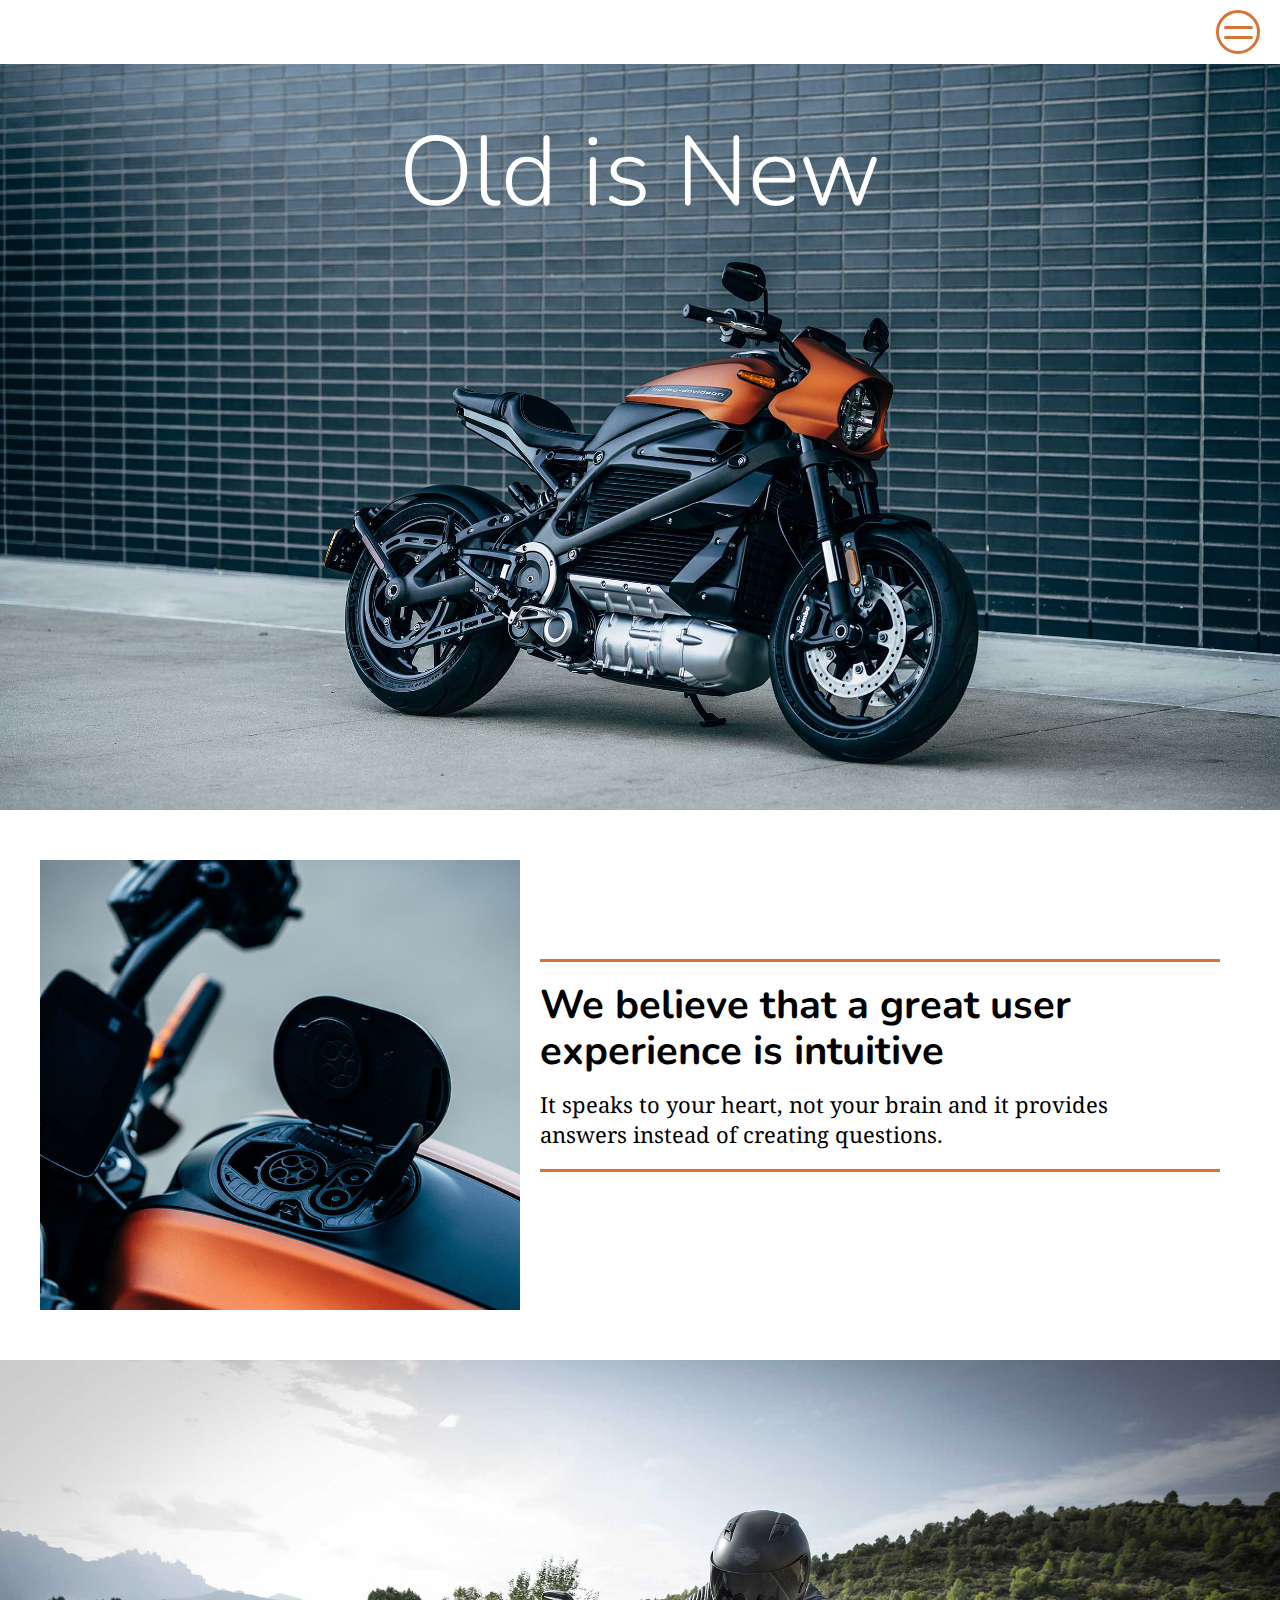
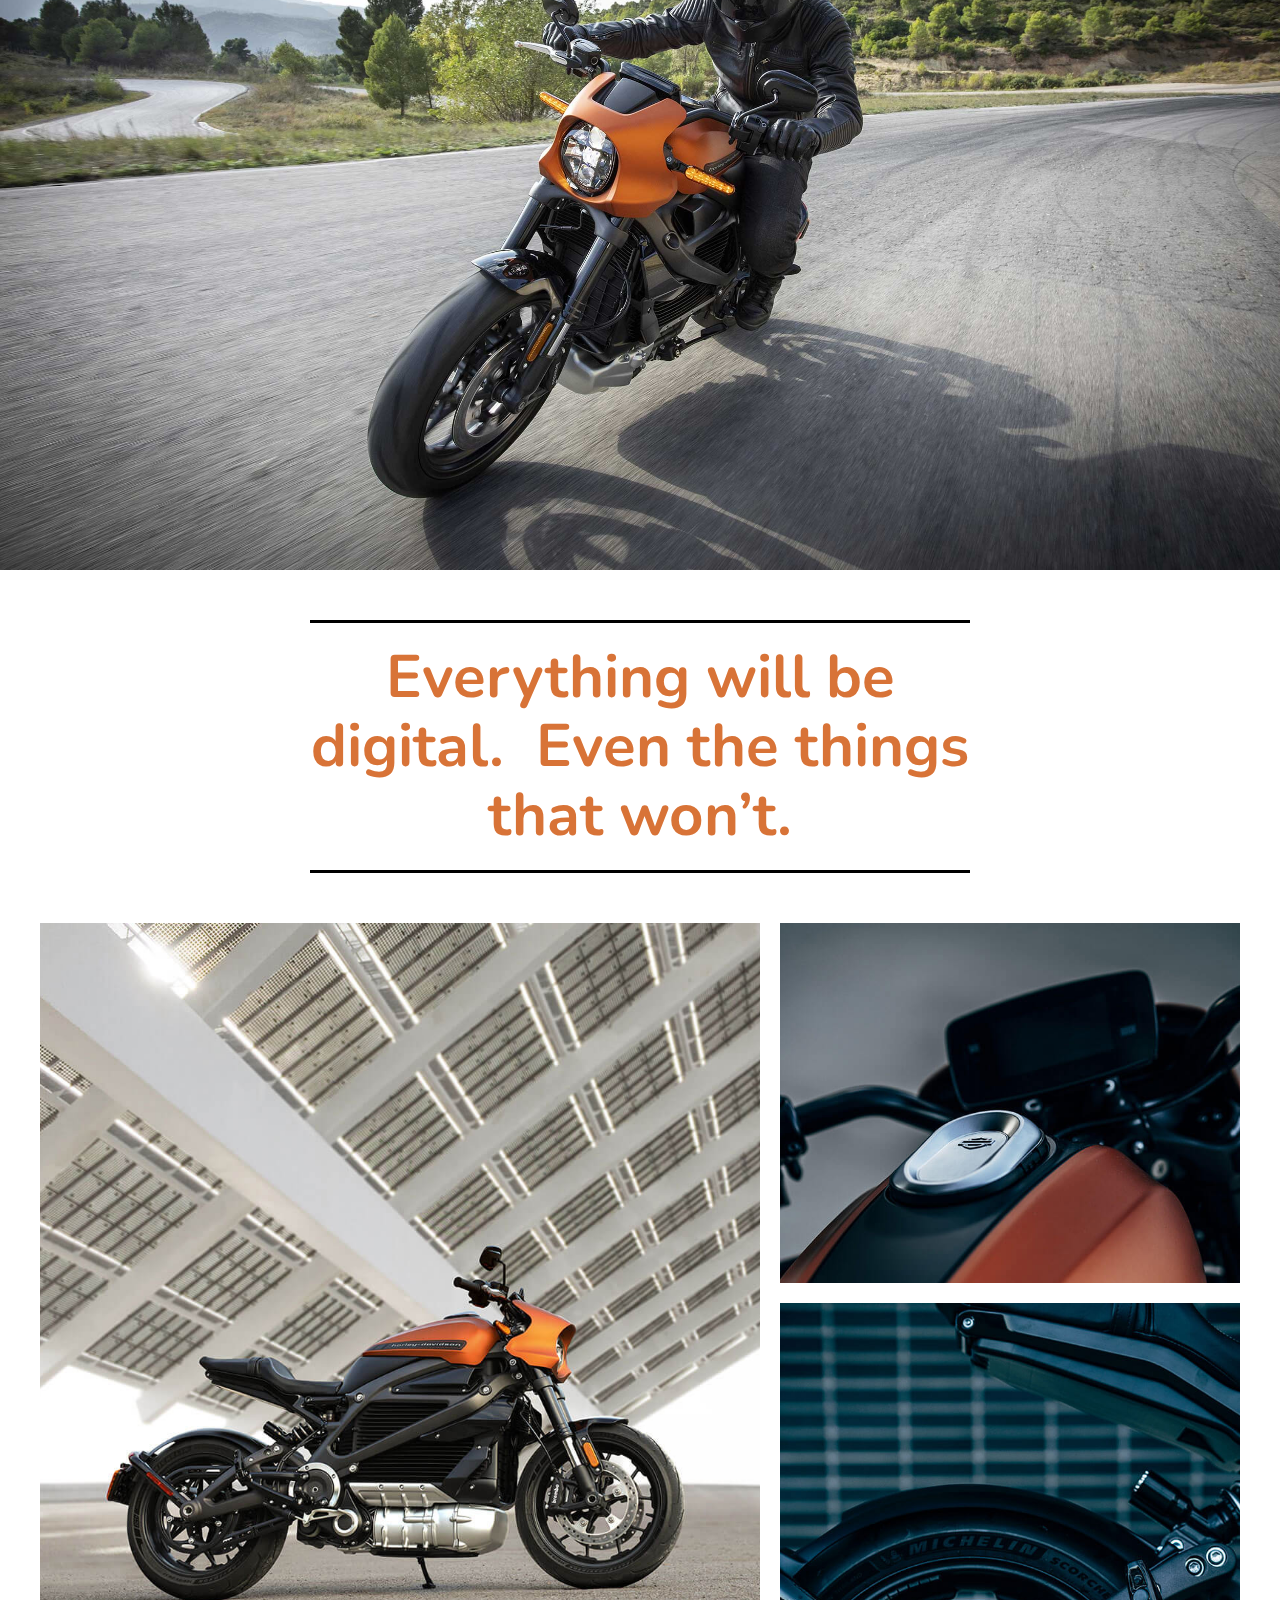
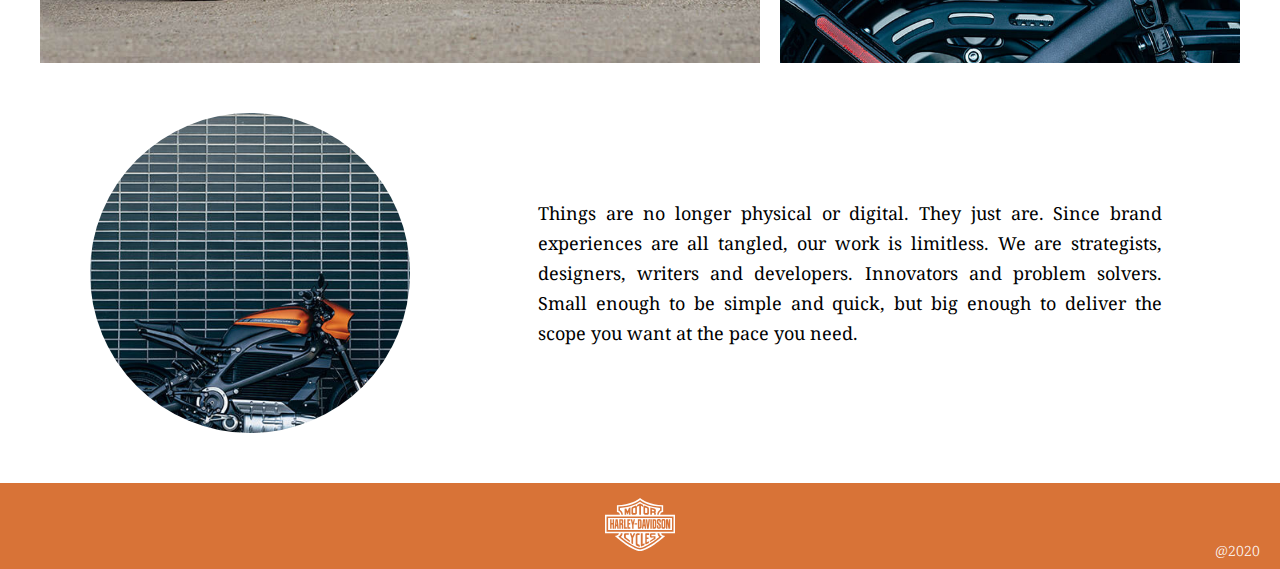
==== deploy/index.html @ 29fb103f "added header" ====
<!DOCTYPE html>
<html lang="en">

<head>
    <meta charset="UTF-8">
    <meta name="viewport" content="width=device-width, initial-scale=1.0">
    <meta http-equiv="X-UA-Compatible" content="ie=edge">
    <!-- Font Awesome -->

    <!-- Google Fonts -->
    <link href="https://fonts.googleapis.com/css?family=Noto+Serif:400,700|Nunito:300,600&display=swap" rel="stylesheet">

    <link rel="stylesheet" href="css/styles.css">
    <title>Web 3 Template</title>
</head>

<body>
    <header>
        <div>
            <svg xmlns="http://www.w3.org/2000/svg" viewBox="0 0 44 44">
                <g id="Page-1" stroke="none" stroke-width="1" fill="none" fill-rule="evenodd">
                    <g id="burger-board" transform="translate(-31 -15)" stroke="#D87337" stroke-width="3">
                        <g id="burger" transform="translate(31 15)">
                            <circle id="outline" cx="22" cy="22" r="20.5" />
                            <g id="lines" transform="translate(9 17)" stroke-linecap="round">
                                <path id="top-line" d="M.5.5h26" />
                                <path id="bottom-line" d="M.5 10.5h26" />
                            </g>
                        </g>
                    </g>
                </g>
            </svg>
        </div>
    </header>
    

    <section id="hero">
        <div>
            <h1>Old is New</h1>
        </div>
    </section>
    

    <section id="believe" class="section-content">
        <div>
            <section>
                <div>
                    <article>
                        <h1>We believe that a great user experience is intuitive</h1>
                        <p>It speaks to your heart, not your brain and it provides answers instead of creating questions.</p>
                    </article>
                </div>
            </section>
    
            <aside></aside>
        </div>
    </section>
    

    <section id="hero-2"></section>
    

    <section id="everything" class="section-content">
        <div>
            <h1>Everything will be digital.  Even the things that won’t.</h1>
        </div>
    </section>
    

    <section id="gallery">
        <ul>
            <li></li>
            <li></li>
            <li></li>
        </ul>
    </section>
    

    <section id="circle" class="section-content">
        <div>
            <aside><div></div></aside>
            <article>
                <div>
                    <p>Things are no longer physical or digital. They just are. Since brand experiences are all tangled, our work is limitless. We are strategists, designers, writers and developers. Innovators and problem solvers. Small enough to be simple and quick, but big enough to deliver the scope you want at the pace you need.</p>
                </div>
            </article>
        </div>
    </section>
    

    <footer>
        <img src="img/footer/logo.svg" alt="Harley Davidson logo">
        <h4>@2020</h4>
    </footer>
    

    <!-- jQuery -->
    <script src="https://ajax.googleapis.com/ajax/libs/jquery/3.4.1/jquery.min.js"></script>
    <!-- Greensock -->
    <script src="https://cdnjs.cloudflare.com/ajax/libs/gsap/3.0.4/gsap.min.js"></script>

    <script src="js/scripts-min.js"></script>
</body>

</html>
---- deploy/css/styles.css ----
/* =============
    Mixins
============= */
/* ---------------- Font Sizing ---------------- */
html {
  font-size: 100%; }

/* ---------------- Media Queries ---------------- */
/* =============
    Variables
============= */
/*! normalize.css v8.0.0 | MIT License | github.com/necolas/normalize.css */
/* Document
   ========================================================================== */
/**
 * 1. Correct the line height in all browsers.
 * 2. Prevent adjustments of font size after orientation changes in iOS.
 */
html {
  line-height: 1.15;
  /* 1 */
  -webkit-text-size-adjust: 100%;
  /* 2 */ }

/* Sections
   ========================================================================== */
/**
 * Remove the margin in all browsers.
 */
body {
  margin: 0; }

/**
 * Correct the font size and margin on `h1` elements within `section` and
 * `article` contexts in Chrome, Firefox, and Safari.
 */
h1 {
  font-size: 2em;
  margin: 0.67em 0; }

/* Grouping content
   ========================================================================== */
/**
 * 1. Add the correct box sizing in Firefox.
 * 2. Show the overflow in Edge and IE.
 */
hr {
  box-sizing: content-box;
  /* 1 */
  height: 0;
  /* 1 */
  overflow: visible;
  /* 2 */ }

/**
 * 1. Correct the inheritance and scaling of font size in all browsers.
 * 2. Correct the odd `em` font sizing in all browsers.
 */
pre {
  font-family: monospace, monospace;
  /* 1 */
  font-size: 1em;
  /* 2 */ }

/* Text-level semantics
   ========================================================================== */
/**
 * Remove the gray background on active links in IE 10.
 */
a {
  background-color: transparent; }

/**
 * 1. Remove the bottom border in Chrome 57-
 * 2. Add the correct text decoration in Chrome, Edge, IE, Opera, and Safari.
 */
abbr[title] {
  border-bottom: none;
  /* 1 */
  text-decoration: underline;
  /* 2 */
  text-decoration: underline dotted;
  /* 2 */ }

/**
 * Add the correct font weight in Chrome, Edge, and Safari.
 */
b,
strong {
  font-weight: bolder; }

/**
 * 1. Correct the inheritance and scaling of font size in all browsers.
 * 2. Correct the odd `em` font sizing in all browsers.
 */
code,
kbd,
samp {
  font-family: monospace, monospace;
  /* 1 */
  font-size: 1em;
  /* 2 */ }

/**
 * Add the correct font size in all browsers.
 */
small {
  font-size: 80%; }

/**
 * Prevent `sub` and `sup` elements from affecting the line height in
 * all browsers.
 */
sub,
sup {
  font-size: 75%;
  line-height: 0;
  position: relative;
  vertical-align: baseline; }

sub {
  bottom: -0.25em; }

sup {
  top: -0.5em; }

/* Embedded content
   ========================================================================== */
/**
 * Remove the border on images inside links in IE 10.
 */
img {
  border-style: none; }

/* Forms
   ========================================================================== */
/**
 * 1. Change the font styles in all browsers.
 * 2. Remove the margin in Firefox and Safari.
 */
button,
input,
optgroup,
select,
textarea {
  font-family: inherit;
  /* 1 */
  font-size: 100%;
  /* 1 */
  line-height: 1.15;
  /* 1 */
  margin: 0;
  /* 2 */ }

/**
 * Show the overflow in IE.
 * 1. Show the overflow in Edge.
 */
button,
input {
  /* 1 */
  overflow: visible; }

/**
 * Remove the inheritance of text transform in Edge, Firefox, and IE.
 * 1. Remove the inheritance of text transform in Firefox.
 */
button,
select {
  /* 1 */
  text-transform: none; }

/**
 * Correct the inability to style clickable types in iOS and Safari.
 */
button,
[type="button"],
[type="reset"],
[type="submit"] {
  -webkit-appearance: button; }

/**
 * Remove the inner border and padding in Firefox.
 */
button::-moz-focus-inner,
[type="button"]::-moz-focus-inner,
[type="reset"]::-moz-focus-inner,
[type="submit"]::-moz-focus-inner {
  border-style: none;
  padding: 0; }

/**
 * Restore the focus styles unset by the previous rule.
 */
button:-moz-focusring,
[type="button"]:-moz-focusring,
[type="reset"]:-moz-focusring,
[type="submit"]:-moz-focusring {
  outline: 1px dotted ButtonText; }

/**
 * Correct the padding in Firefox.
 */
fieldset {
  padding: 0.35em 0.75em 0.625em; }

/**
 * 1. Correct the text wrapping in Edge and IE.
 * 2. Correct the color inheritance from `fieldset` elements in IE.
 * 3. Remove the padding so developers are not caught out when they zero out
 *    `fieldset` elements in all browsers.
 */
legend {
  box-sizing: border-box;
  /* 1 */
  color: inherit;
  /* 2 */
  display: table;
  /* 1 */
  max-width: 100%;
  /* 1 */
  padding: 0;
  /* 3 */
  white-space: normal;
  /* 1 */ }

/**
 * Add the correct vertical alignment in Chrome, Firefox, and Opera.
 */
progress {
  vertical-align: baseline; }

/**
 * Remove the default vertical scrollbar in IE 10+.
 */
textarea {
  overflow: auto; }

/**
 * 1. Add the correct box sizing in IE 10.
 * 2. Remove the padding in IE 10.
 */
[type="checkbox"],
[type="radio"] {
  box-sizing: border-box;
  /* 1 */
  padding: 0;
  /* 2 */ }

/**
 * Correct the cursor style of increment and decrement buttons in Chrome.
 */
[type="number"]::-webkit-inner-spin-button,
[type="number"]::-webkit-outer-spin-button {
  height: auto; }

/**
 * 1. Correct the odd appearance in Chrome and Safari.
 * 2. Correct the outline style in Safari.
 */
[type="search"] {
  -webkit-appearance: textfield;
  /* 1 */
  outline-offset: -2px;
  /* 2 */ }

/**
 * Remove the inner padding in Chrome and Safari on macOS.
 */
[type="search"]::-webkit-search-decoration {
  -webkit-appearance: none; }

/**
 * 1. Correct the inability to style clickable types in iOS and Safari.
 * 2. Change font properties to `inherit` in Safari.
 */
::-webkit-file-upload-button {
  -webkit-appearance: button;
  /* 1 */
  font: inherit;
  /* 2 */ }

/* Interactive
   ========================================================================== */
/*
 * Add the correct display in Edge, IE 10+, and Firefox.
 */
details {
  display: block; }

/*
 * Add the correct display in all browsers.
 */
summary {
  display: list-item; }

/* Misc
   ========================================================================== */
/**
 * Add the correct display in IE 10+.
 */
template {
  display: none; }

/**
 * Add the correct display in IE 10.
 */
[hidden] {
  display: none; }

/* =============
    Base
============= */
figure {
  margin: 0;
  padding: 0; }

ul {
  margin: 0;
  padding: 0; }
  ul li {
    list-style: none; }

.section-content {
  padding: 40px 0; }
  @media (min-width: 768px) {
    .section-content {
      padding: 50px 0; } }

/* =============
    Typography
============= */
body {
  font-family: 'Noto Serif', serif; }

h1 {
  font-family: 'Nunito', sans-serif; }

h1, h2, h3, h4, h5, p {
  padding: 0;
  margin: 0; }

p {
  line-height: 1.5625rem; }
  @media (min-width: 992px) {
    p {
      line-height: 1.875rem; } }

/* =============
    Buttons
============= */
/* =============
    Forms
============= */
[type='text'], [type='password'], [type='date'], [type='datetime'], [type='datetime-local'], [type='month'], [type='week'], [type='email'], [type='number'], [type='search'], [type='tel'], [type='time'], [type='url'], [type='color'], textarea {
  box-shadow: none; }

[type='text']:focus, [type='password']:focus, [type='date']:focus, [type='datetime']:focus, [type='datetime-local']:focus, [type='month']:focus, [type='week']:focus, [type='email']:focus, [type='number']:focus, [type='search']:focus, [type='tel']:focus, [type='time']:focus, [type='url']:focus, [type='color']:focus, textarea:focus {
  box-shadow: none; }

input[type=text],
input[type=email],
input[type=password],
textarea {
  -webkit-appearance: none; }

/* =============
    Navigation
============= */
/* =============
    Header
============= */
header {
  position: fixed;
  width: 100%;
  background-color: #fff;
  display: grid;
  grid-template-columns: 20px auto 20px;
  grid-template-areas: ". header .";
  padding: 10px 0; }
  header > div {
    grid-area: header;
    display: flex;
    justify-content: flex-end; }
    header > div svg {
      height: 44px;
      cursor: pointer; }

/* =============
    Footer
============= */
footer {
  background-color: #D87337;
  padding: 15px;
  position: relative; }
  @media (min-width: 768px) {
    footer {
      text-align: center; } }
  footer h4 {
    bottom: 10px;
    color: #fff;
    font-size: 0.875rem;
    font-weight: 300;
    position: absolute;
    right: 20px; }

/* =============
    Heroes
============= */
#hero {
  background-image: url("../img/heroes/hero.jpg");
  background-size: cover;
  background-position: center;
  height: 70vh;
  display: flex;
  justify-content: center; }
  @media (min-width: 768px) {
    #hero {
      height: 80vh; } }
  @media (min-width: 992px) {
    #hero {
      height: 90vh; } }
  #hero div h1 {
    margin-top: 10vh;
    font-weight: 300;
    font-size: 2.75rem;
    color: #fff; }
    @media (min-width: 768px) {
      #hero div h1 {
        margin-top: 11vh;
        font-size: 3.5rem; } }
    @media (min-width: 992px) {
      #hero div h1 {
        font-size: 4.25rem; } }
    @media (min-width: 1200px) {
      #hero div h1 {
        margin-top: 13vh;
        font-size: 6.125rem; } }

#hero-2 {
  background-image: url("../img/heroes/hero-2.jpg");
  background-size: cover;
  background-position: center;
  height: 70vh; }
  @media (min-width: 768px) {
    #hero-2 {
      height: 80vh; } }
  @media (min-width: 992px) {
    #hero-2 {
      height: 90vh; } }

/* =============
    Believe
============= */
@media (min-width: 1200px) {
  #believe {
    display: grid;
    grid-template-areas: ". section-grid .";
    grid-template-columns: auto 1200px auto; } }

@media (min-width: 768px) {
  #believe > div {
    display: grid;
    grid-template-areas: "believe-img believe-text";
    grid-template-columns: 40% auto; } }

@media (min-width: 1200px) {
  #believe > div {
    grid-area: section-grid; } }

#believe > div section {
  display: grid;
  grid-template-areas: ". believe .";
  grid-template-columns: 20px auto 20px;
  margin-bottom: 40px; }
  @media (min-width: 768px) {
    #believe > div section {
      grid-area: believe-text; } }
  #believe > div section div {
    align-items: center;
    display: flex;
    grid-area: believe;
    text-align: center; }
    @media (min-width: 768px) {
      #believe > div section div {
        text-align: left; } }
    #believe > div section div article {
      border-bottom: 3px solid #D87337;
      border-top: 3px solid #D87337;
      padding: 20px 0; }
      #believe > div section div article h1 {
        font-size: 1.75rem;
        margin-bottom: 15px; }
        @media (min-width: 768px) {
          #believe > div section div article h1 {
            font-size: 1.875rem; } }
        @media (min-width: 992px) {
          #believe > div section div article h1 {
            font-size: 2.25rem; } }
        @media (min-width: 1200px) {
          #believe > div section div article h1 {
            font-size: 2.5rem; } }
      #believe > div section div article p {
        font-size: 1rem; }
        @media (min-width: 992px) {
          #believe > div section div article p {
            font-size: 1.25rem; } }
        @media (min-width: 1200px) {
          #believe > div section div article p {
            font-size: 1.375rem;
            padding-right: 50px; } }

#believe > div aside {
  background-image: url("../img/believe/believe.jpg");
  background-size: cover;
  height: 80vh; }
  @media (min-width: 768px) {
    #believe > div aside {
      grid-area: believe-img;
      height: 50vh; } }

/* =============
    Everything
============= */
#everything {
  display: grid;
  grid-template-areas: ". everything .";
  grid-template-columns: 20px auto 20px; }
  @media (min-width: 768px) {
    #everything {
      grid-template-columns: auto 65% auto; } }
  @media (min-width: 992px) {
    #everything {
      grid-template-columns: auto 50% auto; } }
  @media (min-width: 1200px) {
    #everything {
      grid-template-columns: auto 1200px auto; } }
  #everything > div {
    border-bottom: 3px solid #000;
    border-top: 3px solid #000;
    grid-area: everything;
    padding: 20px 0;
    text-align: center; }
    @media (min-width: 1200px) {
      #everything > div {
        margin: 0 auto;
        width: 55%; } }
    #everything > div h1 {
      color: #D87337;
      font-size: 1.6875rem; }
      @media (min-width: 768px) {
        #everything > div h1 {
          font-size: 2.5rem; } }
      @media (min-width: 1200px) {
        #everything > div h1 {
          font-size: 3.75rem; } }

/* =============
    Gallery
============= */
@media (min-width: 1200px) {
  #gallery {
    display: grid;
    grid-template-columns: auto 1200px auto;
    grid-template-areas: ". gallery ."; } }

#gallery ul {
  display: grid;
  grid-template-columns: repeat(1, 1fr);
  grid-template-rows: repeat(3, 50vh);
  grid-gap: 20px; }
  @media (min-width: 768px) {
    #gallery ul {
      grid-template-columns: repeat(2, 1fr);
      grid-template-rows: repeat(2, 50vh);
      grid-template-areas: "gallery-1 gallery-1" "gallery-2 gallery-3"; } }
  @media (min-width: 1200px) {
    #gallery ul {
      grid-area: gallery;
      grid-template-columns: 60% auto;
      grid-template-rows: repeat(2, 40vh);
      grid-template-areas: "gallery-1 gallery-2" "gallery-1 gallery-3"; } }
  #gallery ul li {
    background-size: cover; }
    @media (min-width: 768px) {
      #gallery ul li {
        margin: 0; } }
  #gallery ul li:nth-child(1) {
    background-image: url("../img/gallery/gallery-1.jpg");
    background-position: center; }
    @media (min-width: 768px) {
      #gallery ul li:nth-child(1) {
        grid-area: gallery-1; } }
  #gallery ul li:nth-child(2) {
    background-image: url("../img/gallery/gallery-2.jpg"); }
    @media (min-width: 768px) {
      #gallery ul li:nth-child(2) {
        grid-area: gallery-2; } }
  #gallery ul li:nth-child(3) {
    background-image: url("../img/gallery/gallery-3.jpg"); }
    @media (min-width: 768px) {
      #gallery ul li:nth-child(3) {
        grid-area: gallery-3; } }

/* =============
    Circle
============= */
#circle {
  display: grid;
  grid-template-columns: 20px auto 20px;
  grid-template-areas: ". circle ."; }
  @media (min-width: 1200px) {
    #circle {
      grid-template-columns: auto 1200px auto; } }
  #circle > div {
    grid-area: circle; }
    @media (min-width: 992px) {
      #circle > div {
        display: grid;
        grid-template-columns: 35% auto; } }
    #circle > div aside div {
      height: 300px;
      width: 300px;
      border-radius: 100%;
      margin: 0 auto 40px;
      background-image: url("../img/circle/circle.jpg");
      background-size: cover;
      background-position: center bottom; }
      @media (min-width: 768px) {
        #circle > div aside div {
          height: 320px;
          width: 320px; } }
      @media (min-width: 992px) {
        #circle > div aside div {
          margin: 0 auto 0px; } }
    @media (min-width: 768px) {
      #circle > div article {
        display: grid;
        grid-template-columns: auto 80% auto;
        grid-template-areas: ". circle-info .";
        margin-top: 0px; } }
    @media (min-width: 768px) {
      #circle > div article div {
        grid-area: circle-info;
        display: flex;
        align-items: center; } }
    #circle > div article p {
      font-size: 1.125rem;
      text-align: justify; }
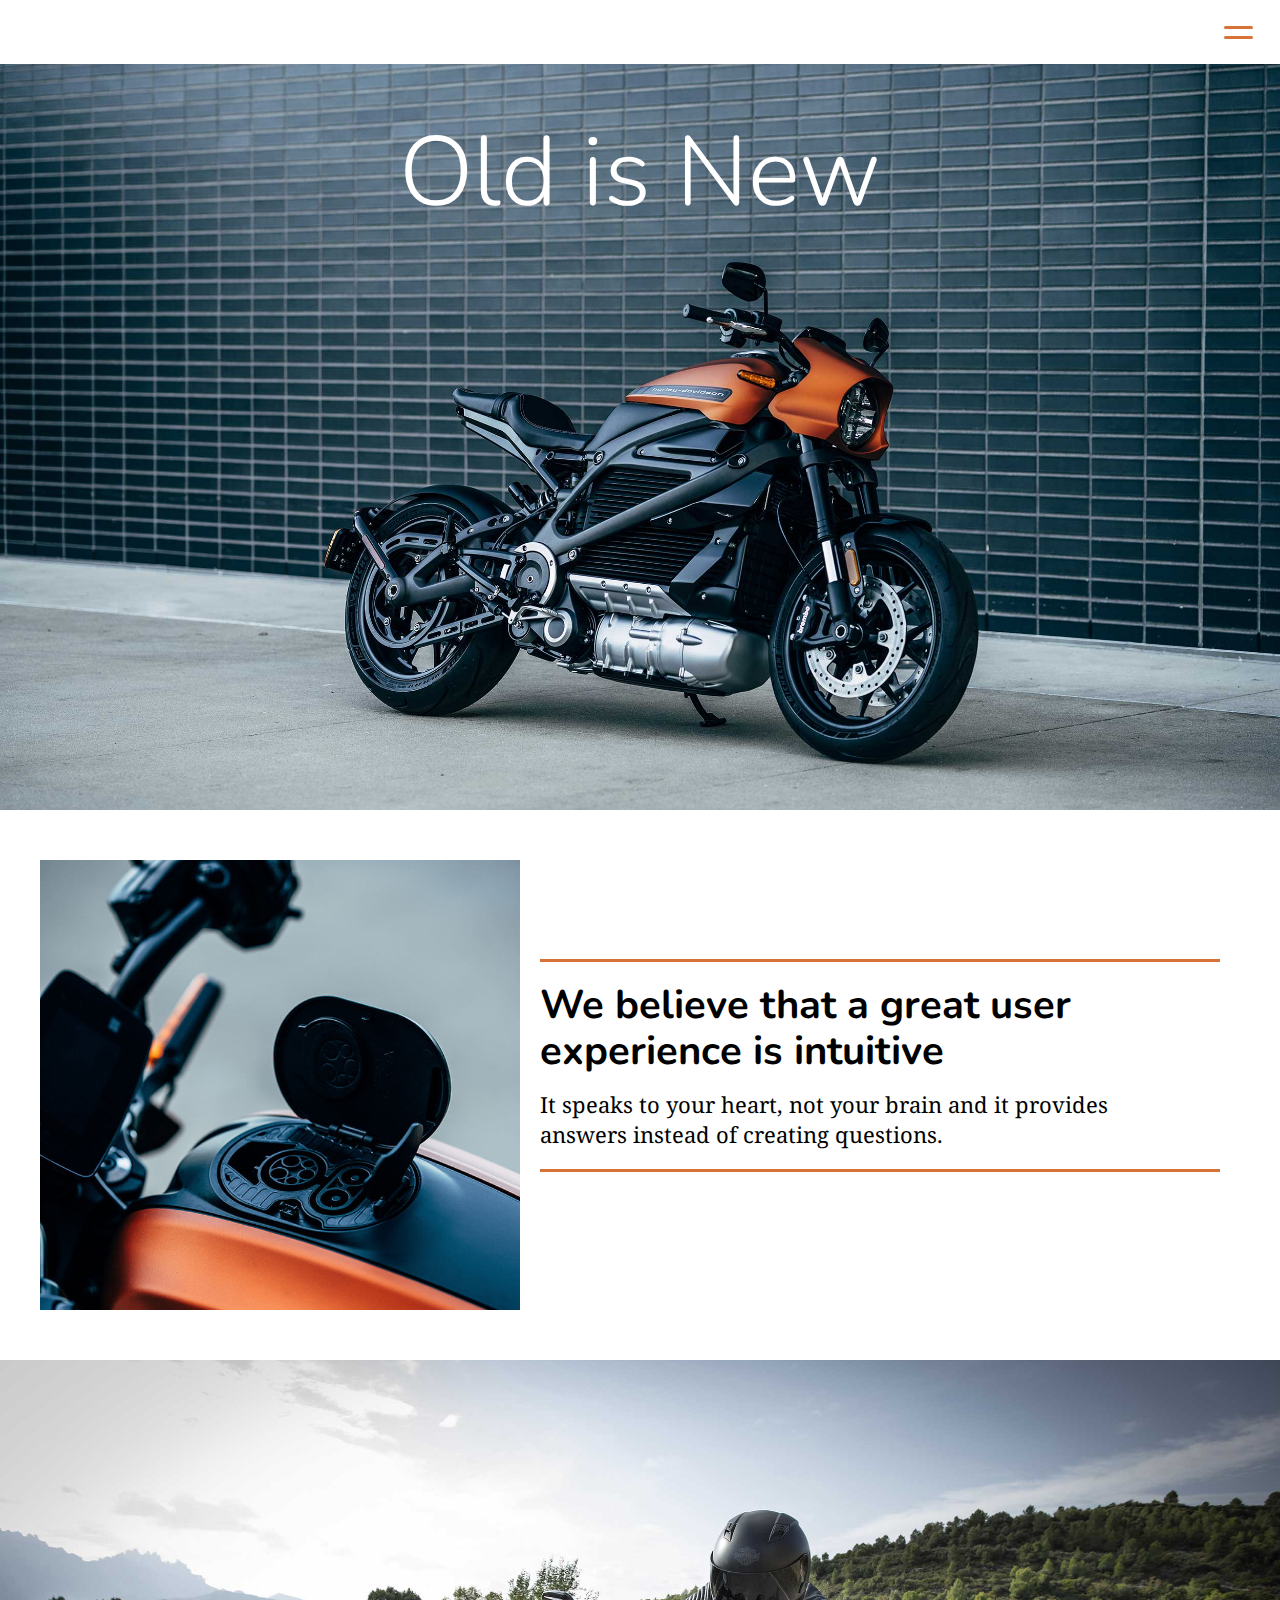
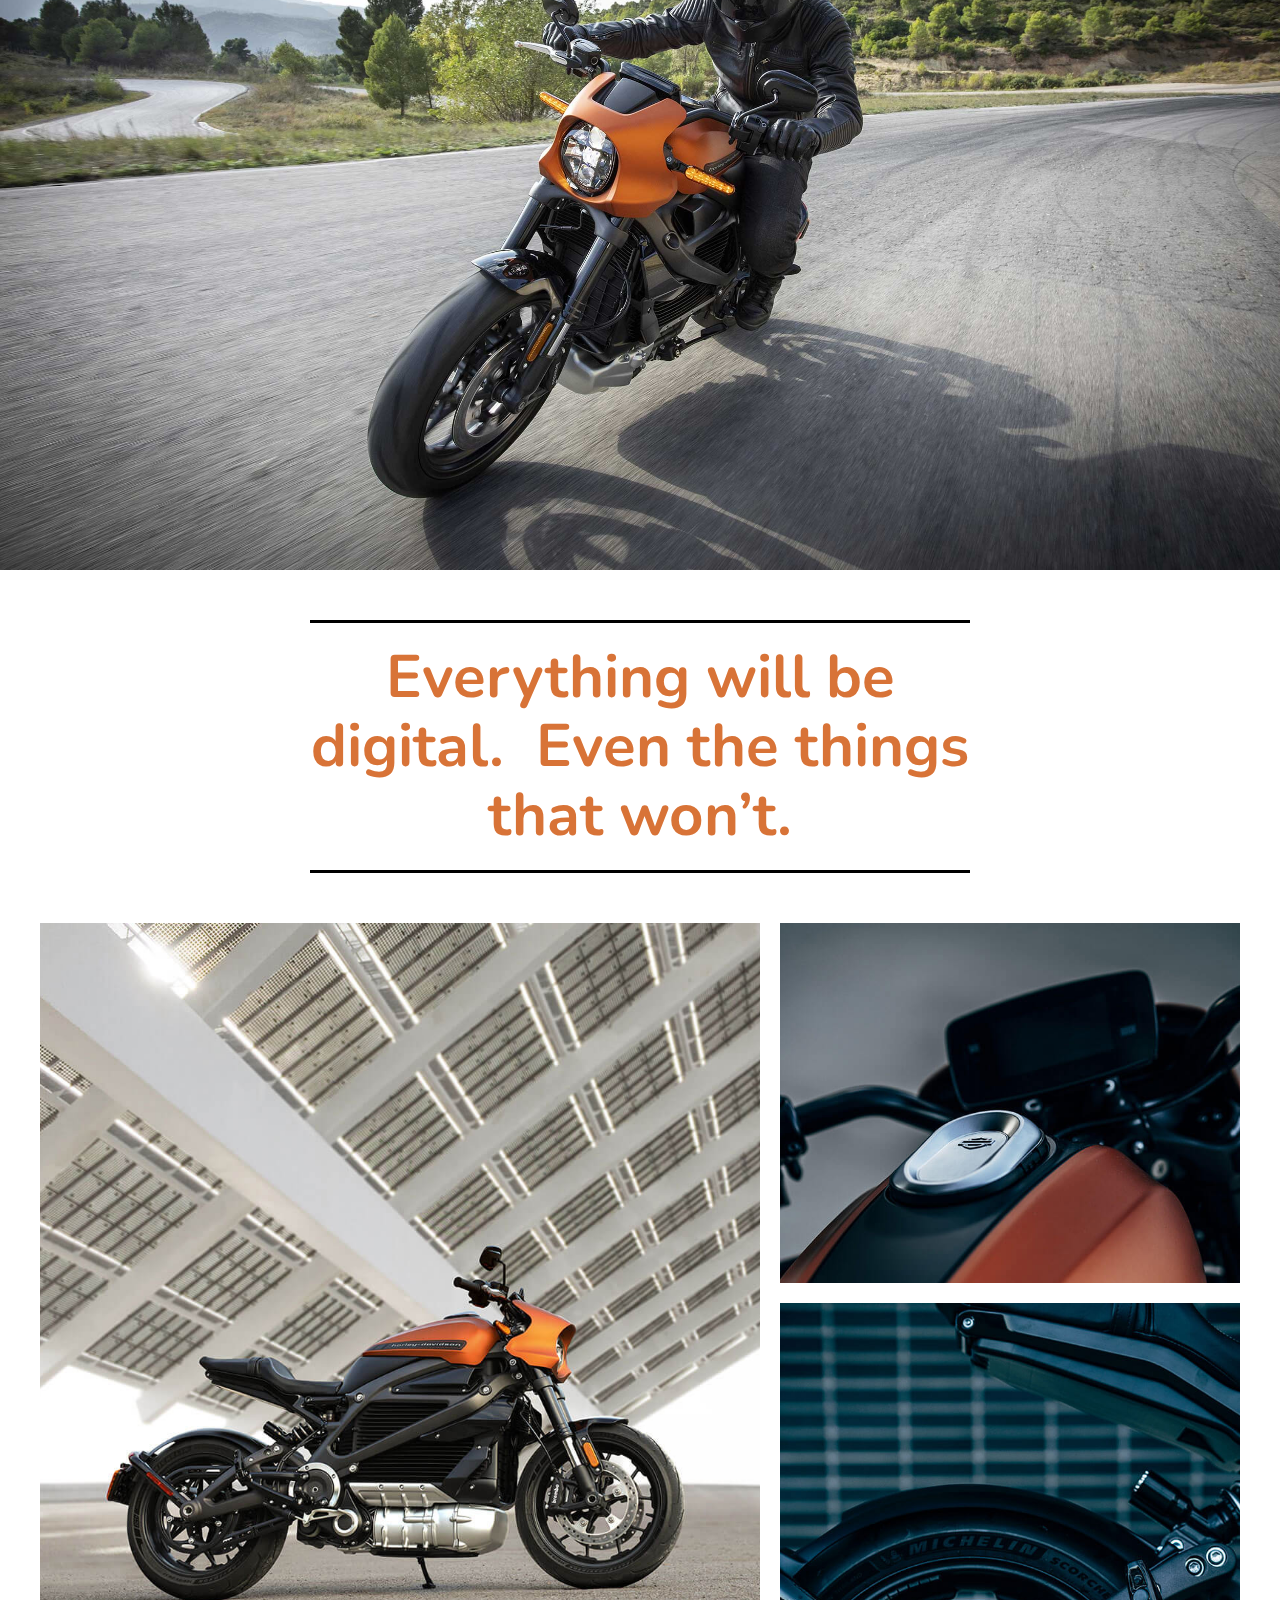
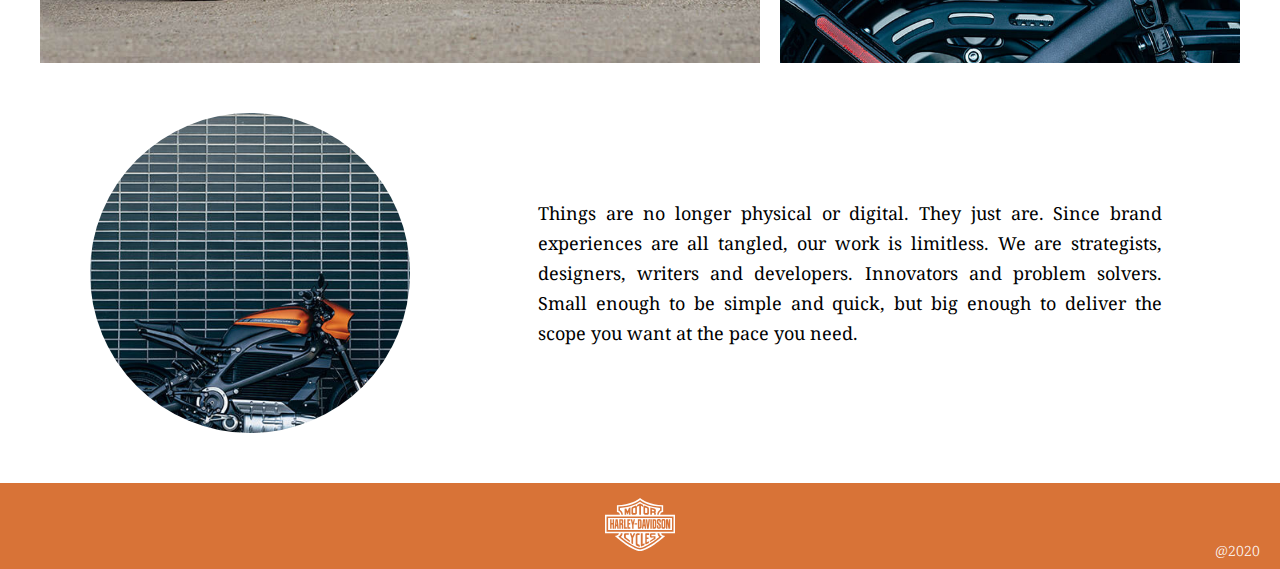
==== commit 845f205c: "mouse enter funciton added" ====
--- a/deploy/index.html
+++ b/deploy/index.html
@@ -23,8 +23,8 @@
                         <g id="burger" transform="translate(31 15)">
                             <circle id="outline" cx="22" cy="22" r="20.5" />
                             <g id="lines" transform="translate(9 17)" stroke-linecap="round">
-                                <path id="top-line" d="M.5.5h26" />
-                                <path id="bottom-line" d="M.5 10.5h26" />
+                                <path id="top-line" class="burger-lines" d="M.5.5h26" />
+                                <path id="bottom-line" d="M.5 10.5h26" class="burger-lines" />
                             </g>
                         </g>
                     </g>
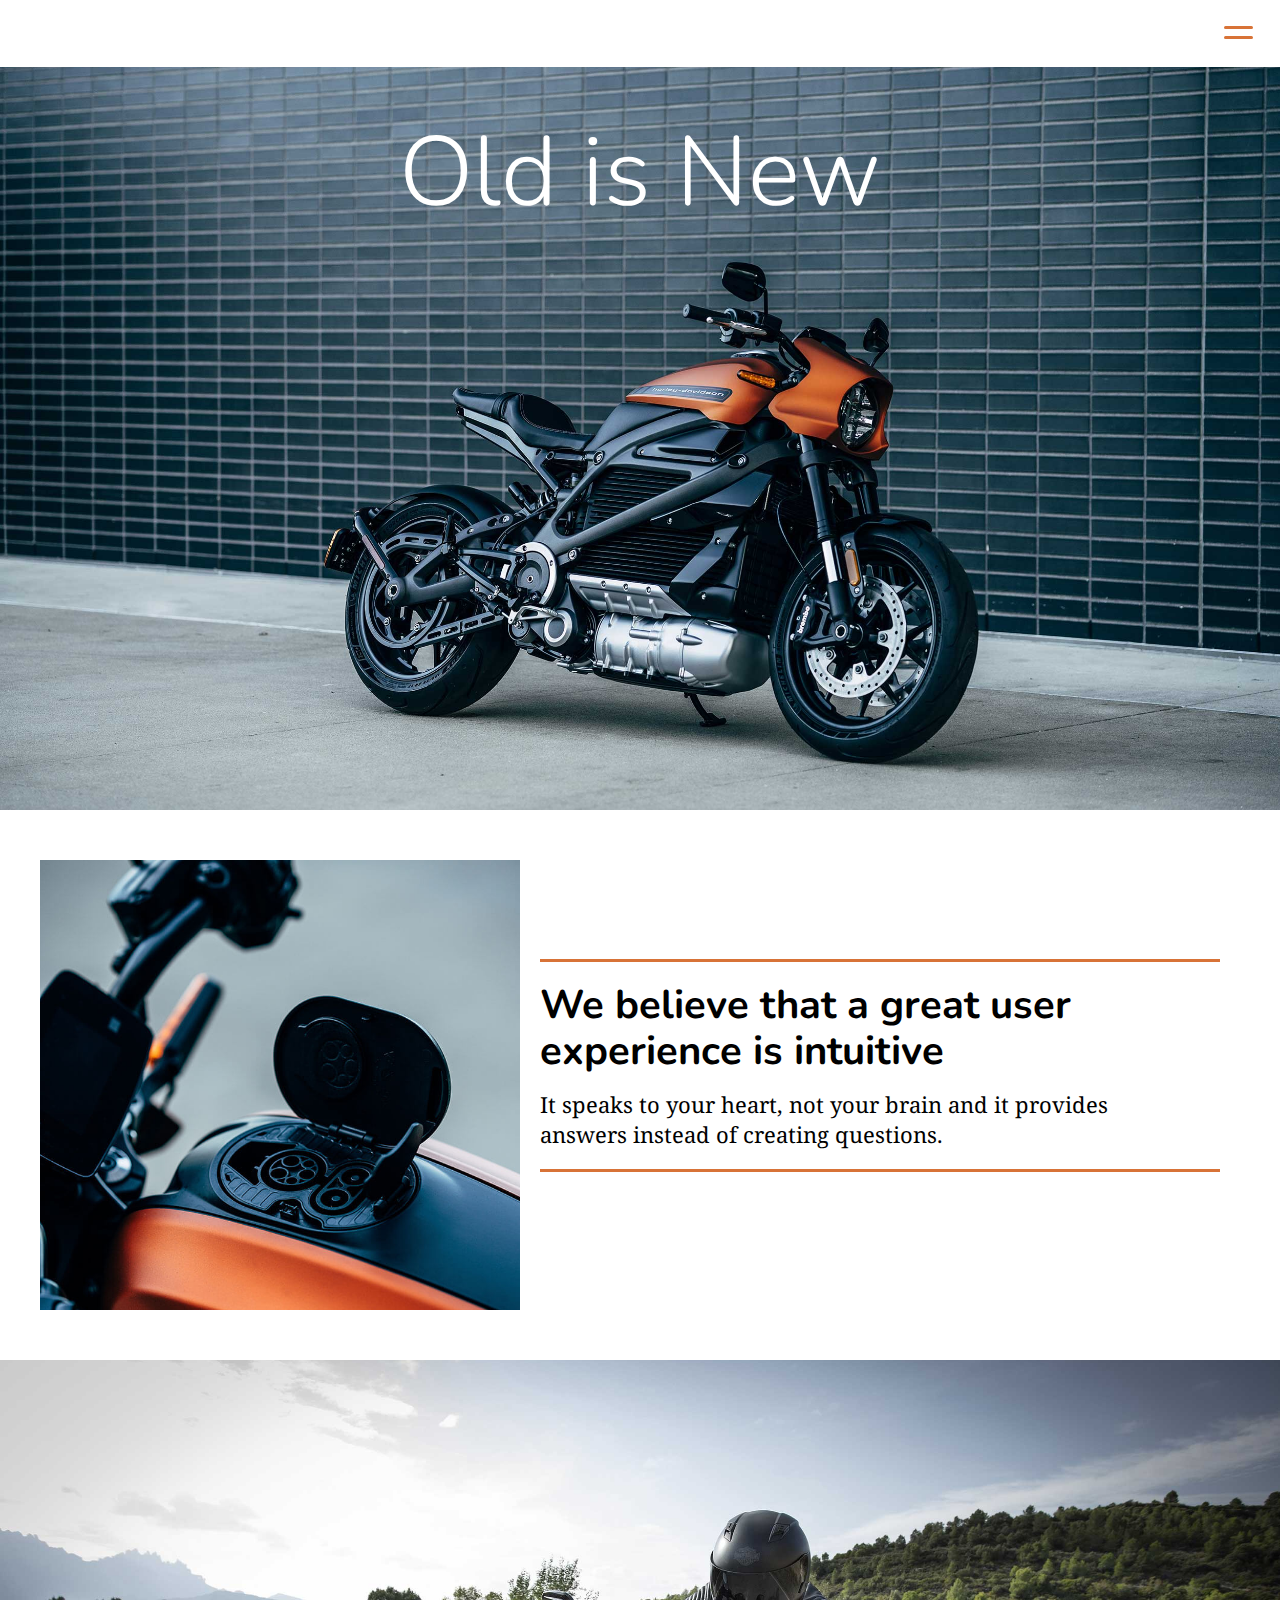
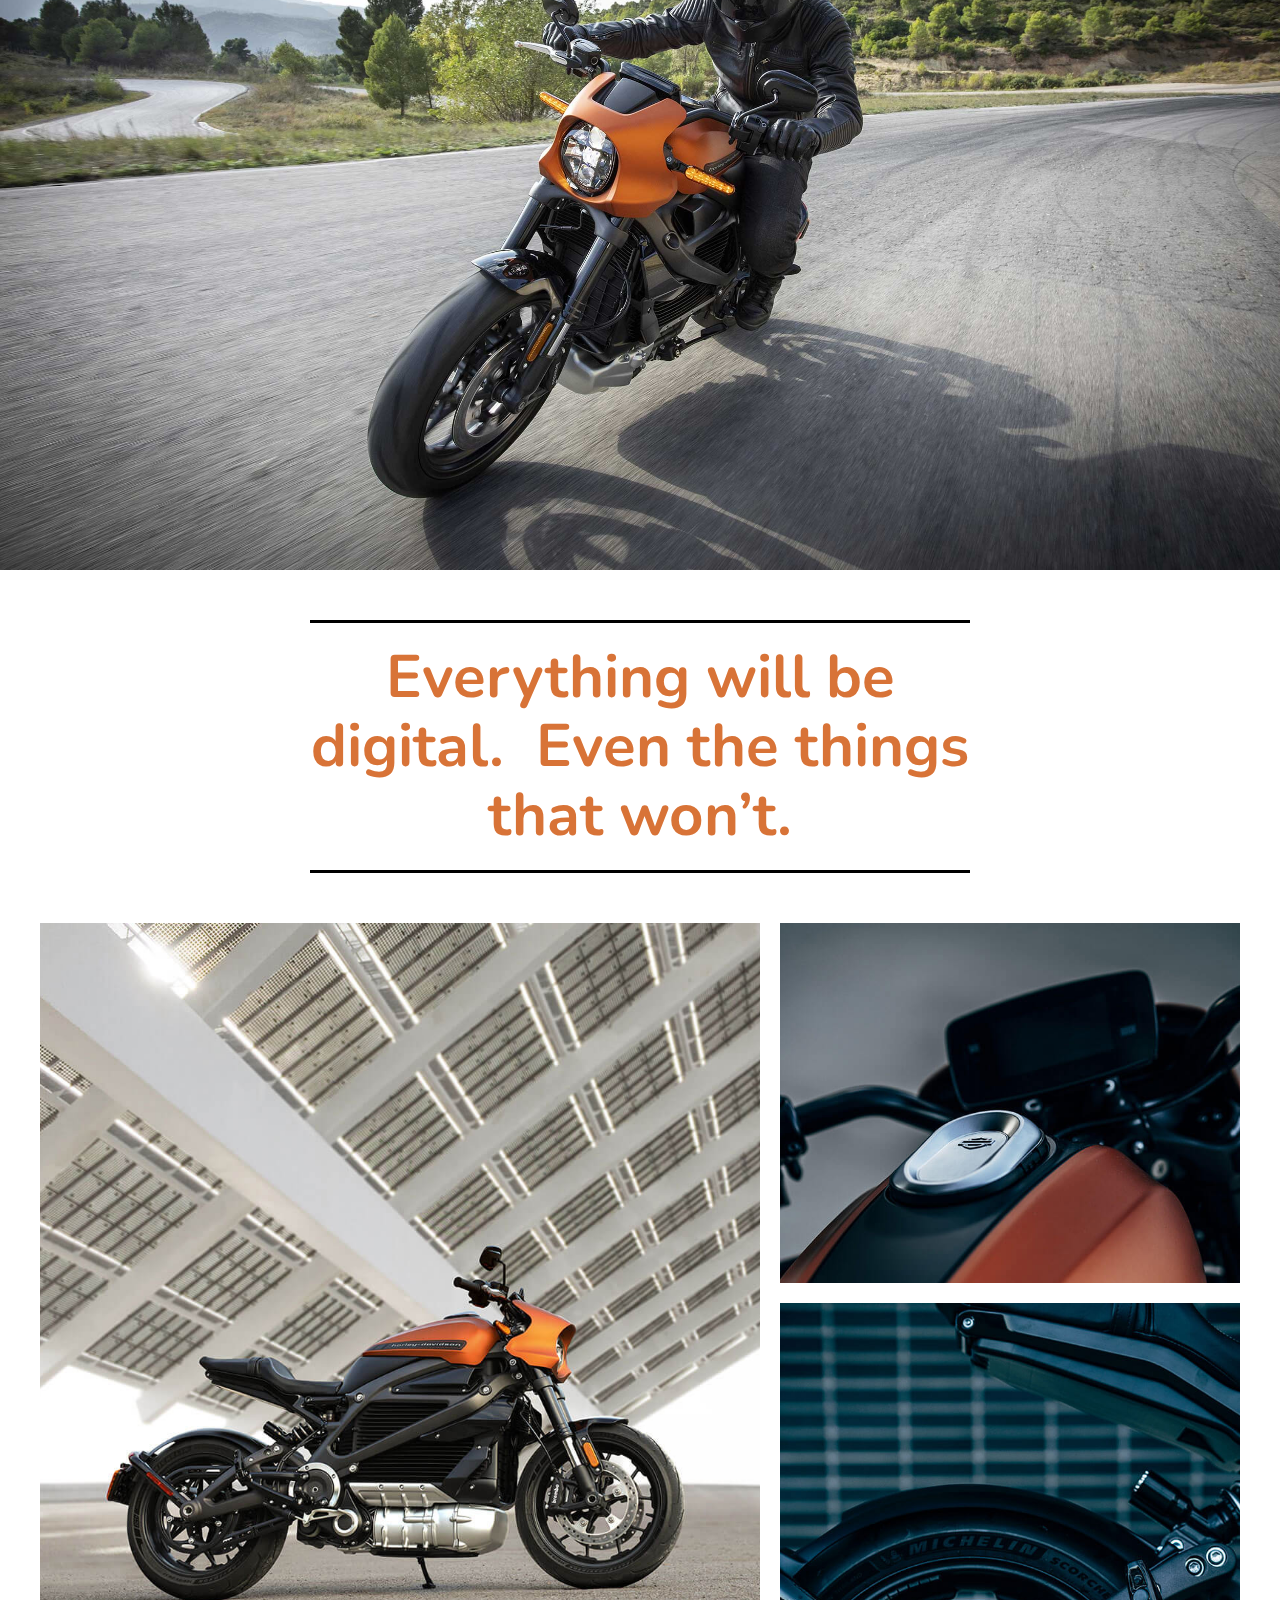
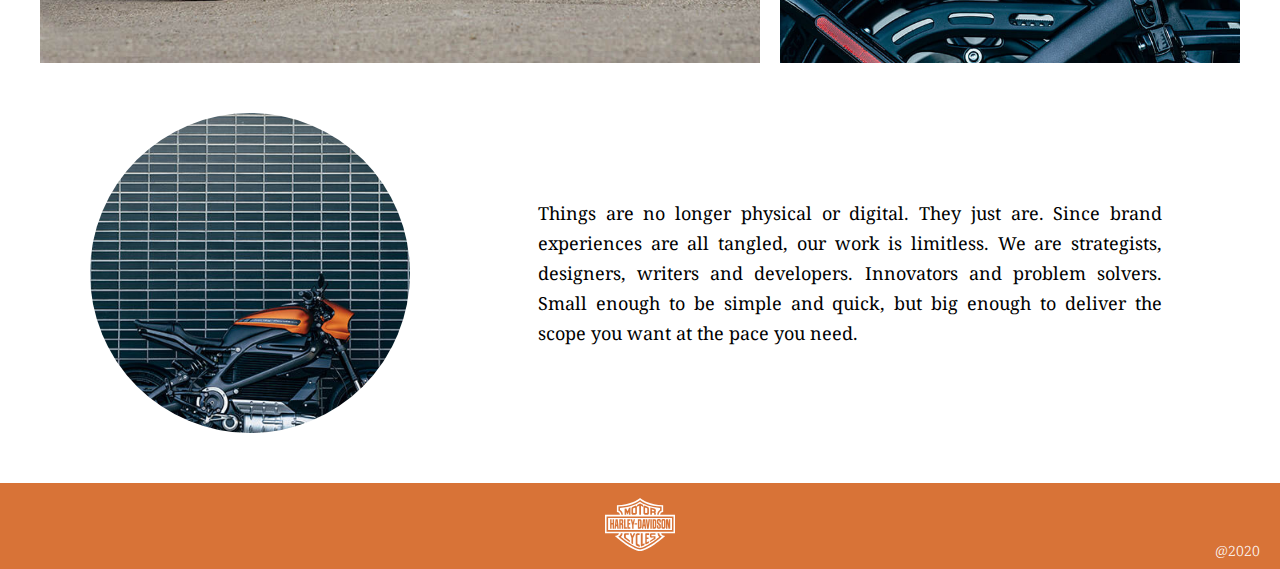
==== commit 2a073547: "added burger container" ====
--- a/deploy/index.html
+++ b/deploy/index.html
@@ -17,19 +17,21 @@
 <body>
     <header>
         <div>
-            <svg xmlns="http://www.w3.org/2000/svg" viewBox="0 0 44 44">
-                <g id="Page-1" stroke="none" stroke-width="1" fill="none" fill-rule="evenodd">
-                    <g id="burger-board" transform="translate(-31 -15)" stroke="#D87337" stroke-width="3">
-                        <g id="burger" transform="translate(31 15)">
-                            <circle id="outline" cx="22" cy="22" r="20.5" />
-                            <g id="lines" transform="translate(9 17)" stroke-linecap="round">
-                                <path id="top-line" class="burger-lines" d="M.5.5h26" />
-                                <path id="bottom-line" d="M.5 10.5h26" class="burger-lines" />
+            <section id="burger-container">
+                <svg xmlns="http://www.w3.org/2000/svg" viewBox="0 0 44 44">
+                    <g id="Page-1" stroke="none" stroke-width="1" fill="none" fill-rule="evenodd">
+                        <g id="burger-board" transform="translate(-31 -15)" stroke="#D87337" stroke-width="3">
+                            <g id="burger" transform="translate(31 15)">
+                                <circle id="outline" cx="22" cy="22" r="20.5" />
+                                <g id="lines" transform="translate(9 17)" stroke-linecap="round">
+                                    <path id="top-line" class="burger-lines" d="M.5.5h26" />
+                                    <path id="bottom-line" d="M.5 10.5h26" class="burger-lines" />
+                                </g>
                             </g>
                         </g>
                     </g>
-                </g>
-            </svg>
+                </svg>
+            </section>
         </div>
     </header>
     
--- a/deploy/css/styles.css
+++ b/deploy/css/styles.css
@@ -382,7 +382,7 @@
     grid-area: header;
     display: flex;
     justify-content: flex-end; }
-    header > div svg {
+    header > div #burger-container svg {
       height: 44px;
       cursor: pointer; }
 
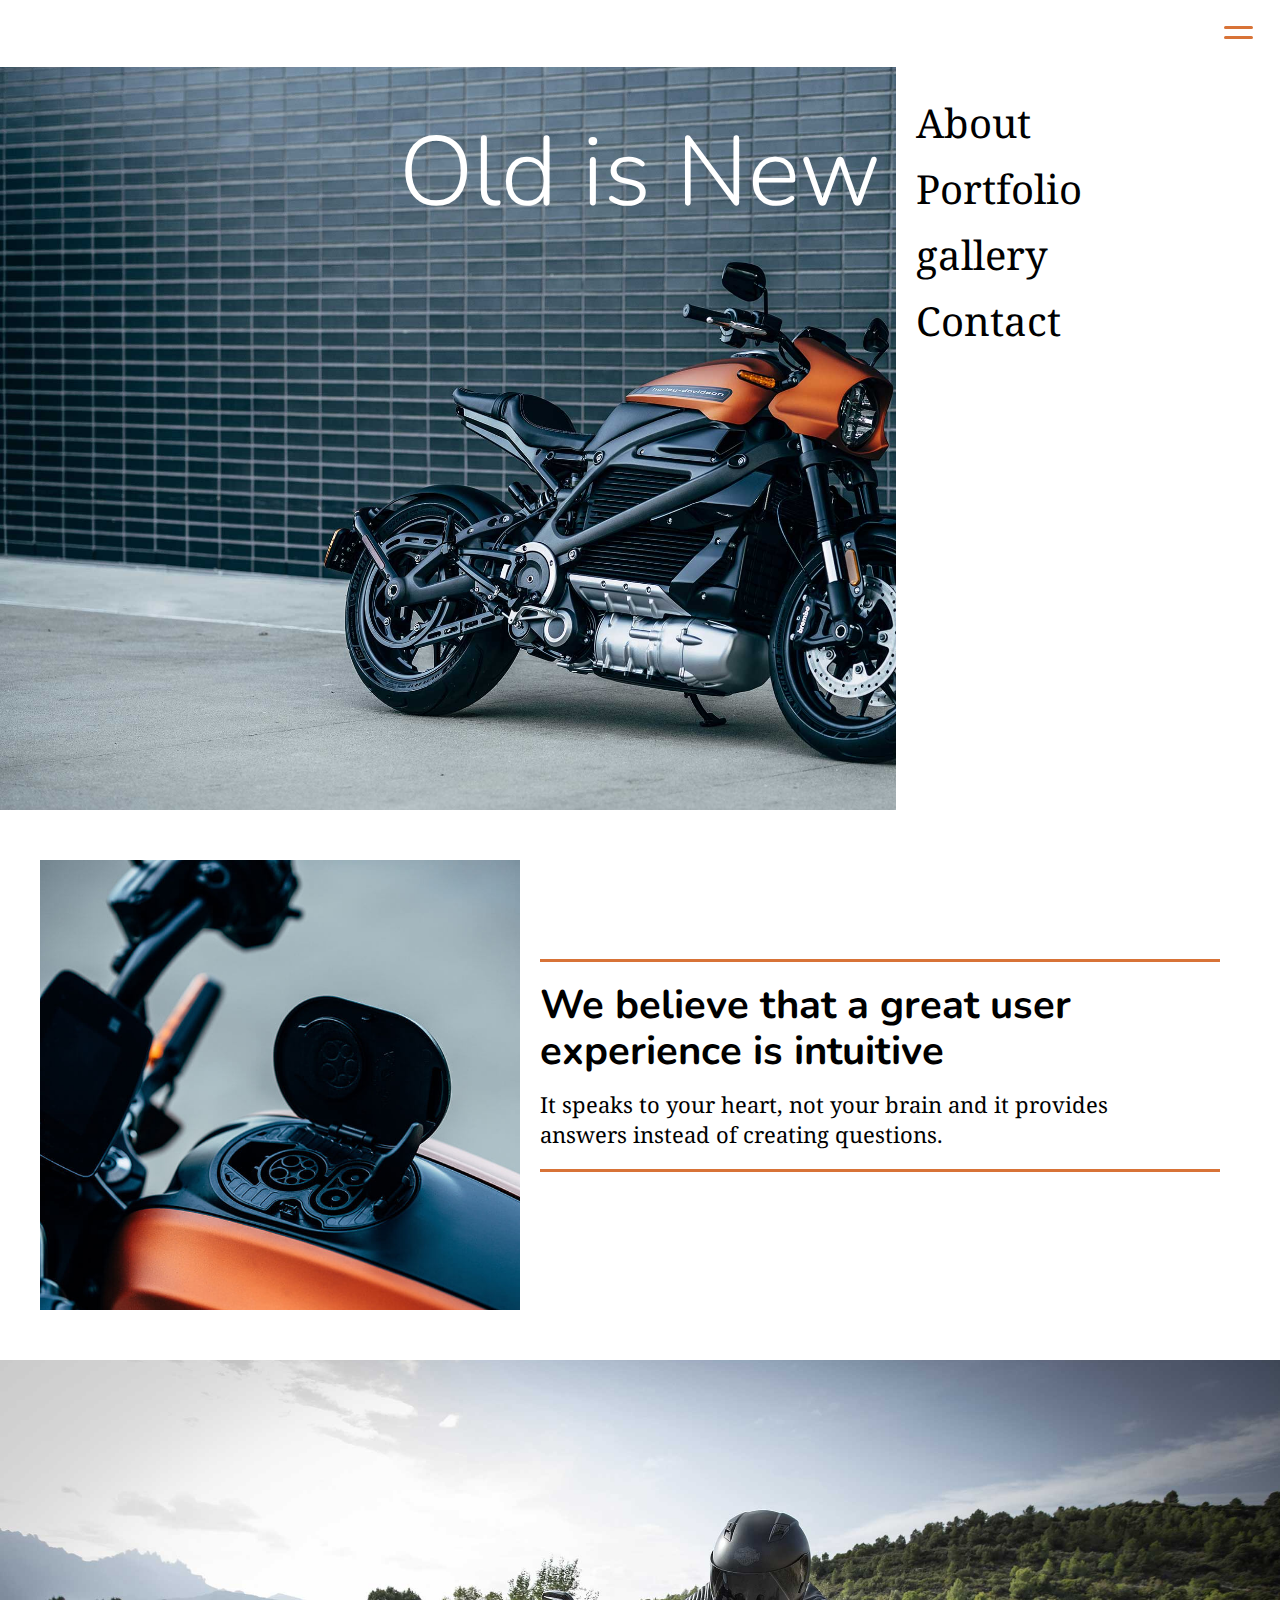
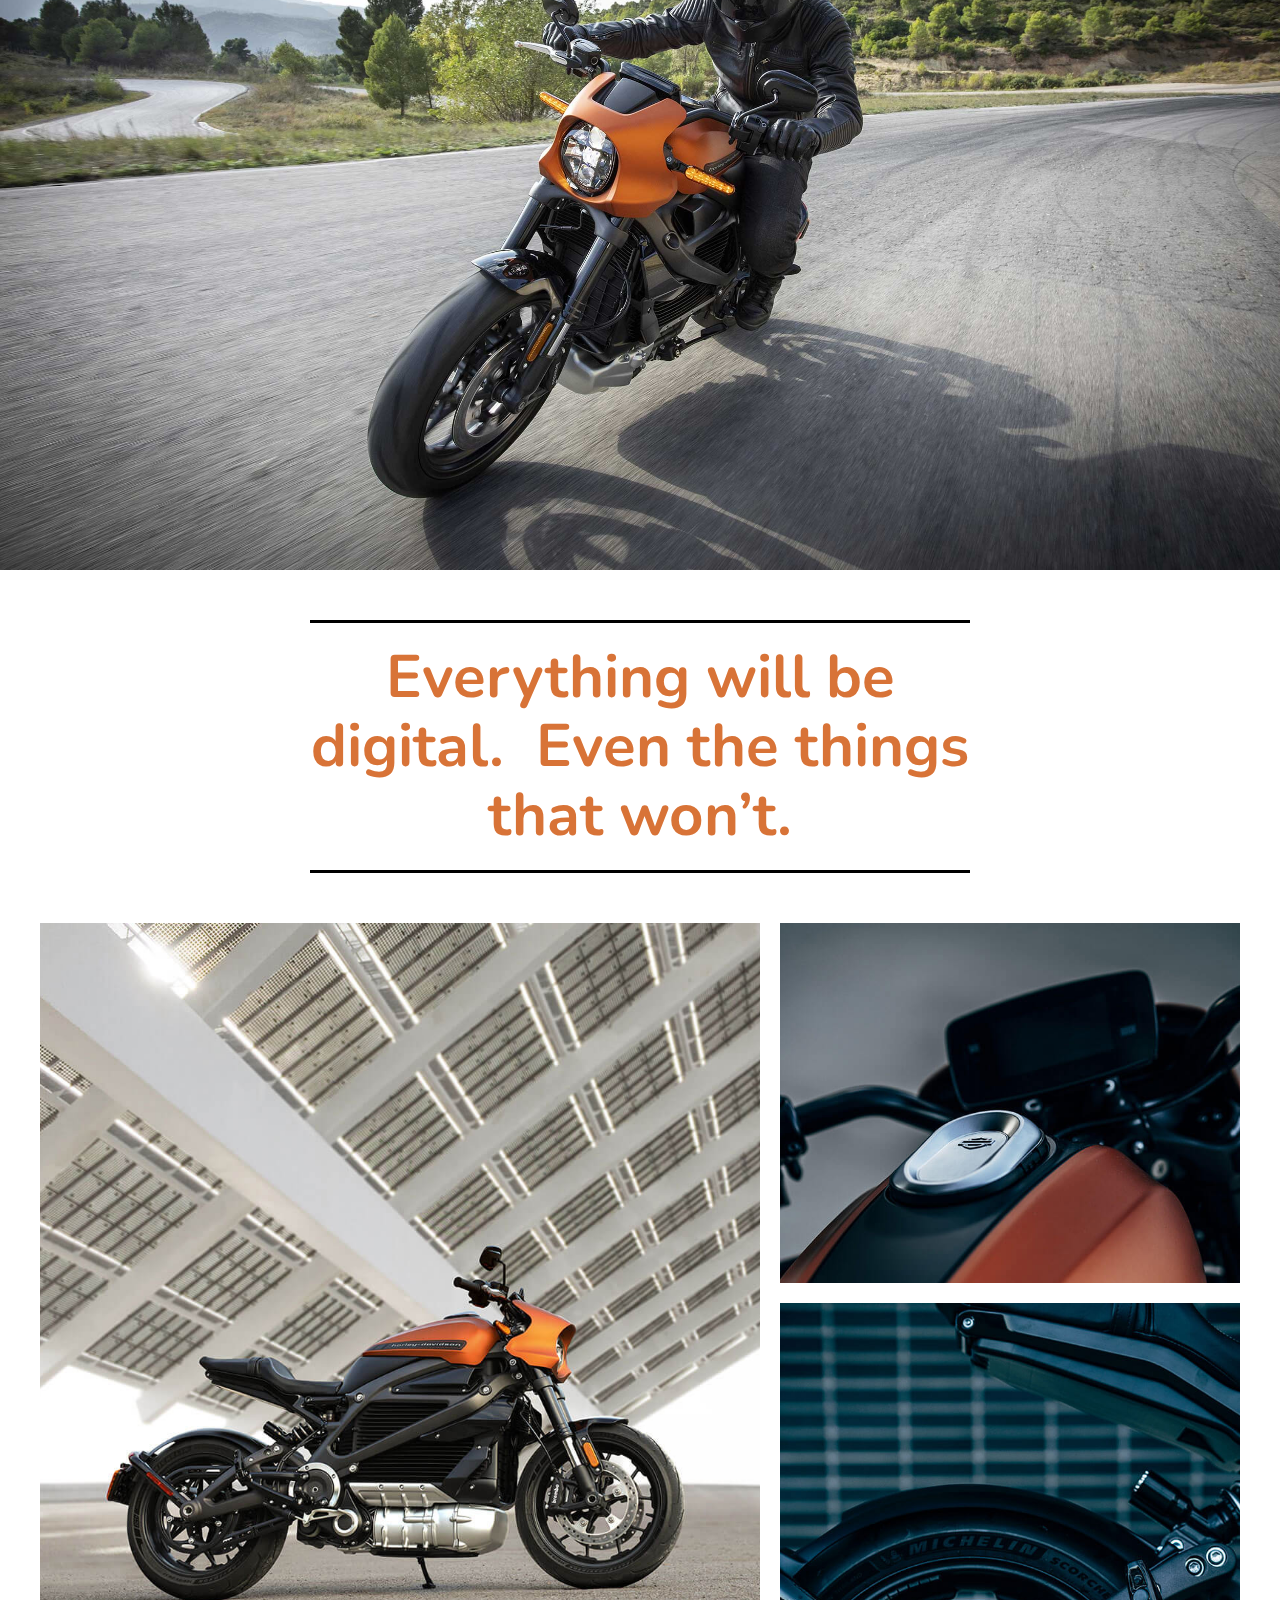
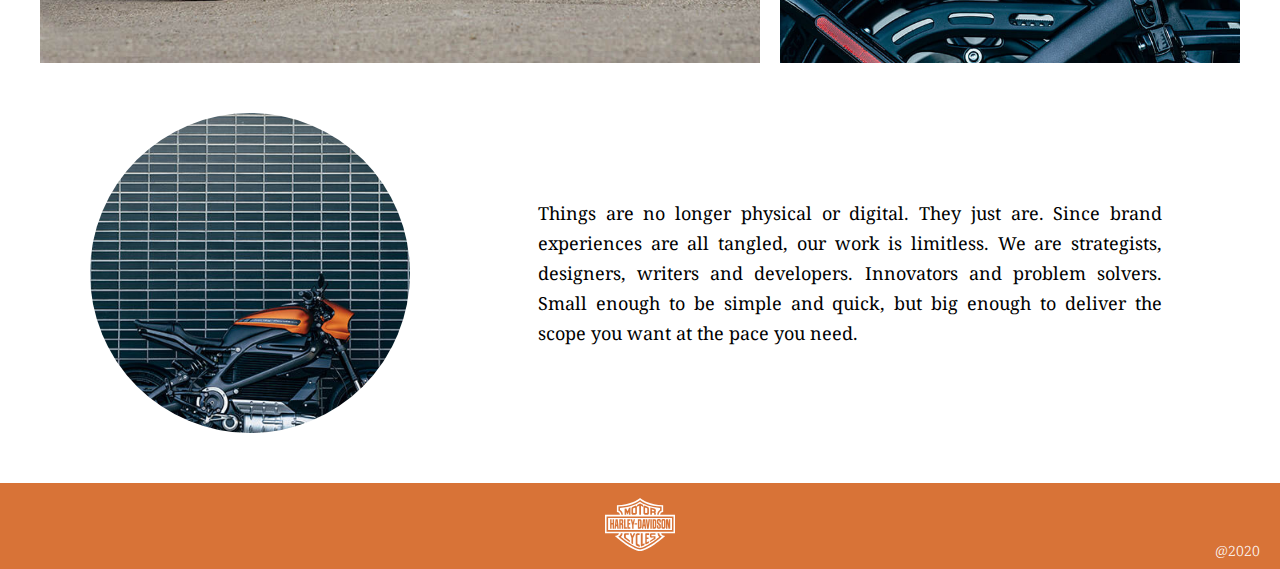
==== commit 7897238c: "styled the nav" ====
--- a/deploy/index.html
+++ b/deploy/index.html
@@ -35,72 +35,85 @@
         </div>
     </header>
     
+    <nav>
+            <ul>
+                <li><a href="#">About</a></li>
+                <li><a href="#">Portfolio</a></li>
+                <li><a href="#">gallery</a></li>
+                <li><a href="#">Contact</a></li>
+            </ul>
+        </nav>
+        
 
-    <section id="hero">
-        <div>
-            <h1>Old is New</h1>
-        </div>
-    </section>
-    
+    <main>
+        <section id="hero">
+            <div>
+                <h1>Old is New</h1>
+            </div>
+        </section>
+        
 
-    <section id="believe" class="section-content">
-        <div>
-            <section>
-                <div>
-                    <article>
-                        <h1>We believe that a great user experience is intuitive</h1>
-                        <p>It speaks to your heart, not your brain and it provides answers instead of creating questions.</p>
-                    </article>
-                </div>
-            </section>
-    
-            <aside></aside>
-        </div>
-    </section>
-    
+        <section id="believe" class="section-content">
+            <div>
+                <section>
+                    <div>
+                        <article>
+                            <h1>We believe that a great user experience is intuitive</h1>
+                            <p>It speaks to your heart, not your brain and it provides answers instead of creating questions.</p>
+                        </article>
+                    </div>
+                </section>
+        
+                <aside></aside>
+            </div>
+        </section>
+        
 
-    <section id="hero-2"></section>
-    
+        <section id="hero-2"></section>
+        
 
-    <section id="everything" class="section-content">
-        <div>
-            <h1>Everything will be digital.  +        <section id="everything" class="section-content">
+            <div>
+                <h1>Everything will be digital.   Even the things that won’t.</h1>
-        </div>
-    </section>
-    
+            </div>
+        </section>
+        
 
-    <section id="gallery">
-        <ul>
-            <li></li>
-            <li></li>
-            <li></li>
-        </ul>
-    </section>
-    
+        <section id="gallery">
+            <ul>
+                <li></li>
+                <li></li>
+                <li></li>
+            </ul>
+        </section>
+        
 
-    <section id="circle" class="section-content">
-        <div>
-            <aside><div></div></aside>
-            <article>
-                <div>
-                    <p>Things are no longer physical or digital. They just are. Since brand experiences are all tangled, our work is limitless. We are strategists, designers, writers and developers. Innovators and problem solvers. Small enough to be simple and quick, but big enough to deliver the scope you want at the pace you need.</p>
-                </div>
-            </article>
-        </div>
-    </section>
-    
+        <section id="circle" class="section-content">
+            <div>
+                <aside><div></div></aside>
+                <article>
+                    <div>
+                        <p>Things are no longer physical or digital. They just are. Since brand experiences are all tangled, our work is limitless. We are strategists, designers, writers and developers. Innovators and problem solvers. Small enough to be simple and quick, but big enough to deliver the scope you want at the pace you need.</p>
+                    </div>
+                </article>
+            </div>
+        </section>
+        
 
-    <footer>
-        <img src="img/footer/logo.svg" alt="Harley Davidson logo">
-        <h4>@2020</h4>
-    </footer>
-    
+        <footer>
+            <img src="img/footer/logo.svg" alt="Harley Davidson logo">
+            <h4>@2020</h4>
+        </footer>
+        
+    </main>
+
 
     <!-- jQuery -->
     <script src="https://ajax.googleapis.com/ajax/libs/jquery/3.4.1/jquery.min.js"></script>
     <!-- Greensock -->
     <script src="https://cdnjs.cloudflare.com/ajax/libs/gsap/3.0.4/gsap.min.js"></script>
+    <script src="js/DrawSVGPlugin.min.js"></script>
 
     <script src="js/scripts-min.js"></script>
 </body>
--- a/deploy/css/styles.css
+++ b/deploy/css/styles.css
@@ -311,6 +311,9 @@
 /* =============
     Base
 ============= */
+main {
+  position: relative; }
+
 figure {
   margin: 0;
   padding: 0; }
@@ -367,6 +370,35 @@
 /* =============
     Navigation
 ============= */
+nav {
+  position: fixed;
+  top: 0;
+  right: 0;
+  z-index: 15;
+  width: 80vw;
+  height: 100vh;
+  background-color: #fff; }
+  @media (min-width: 768px) {
+    nav {
+      width: 50vw; } }
+  @media (min-width: 992px) {
+    nav {
+      width: 40vw; } }
+  @media (min-width: 1200px) {
+    nav {
+      width: 30vw; } }
+  nav ul {
+    padding: 100px 0 0 20px; }
+    nav ul li {
+      margin-bottom: 20px; }
+      nav ul li a:link, nav ul li a:visited {
+        color: #000;
+        text-decoration: none;
+        transition: 0.25s;
+        font-size: 2.5rem; }
+      nav ul li a:hover, nav ul li a:active {
+        color: #D87337; }
+
 /* =============
     Header
 ============= */
@@ -377,7 +409,8 @@
   display: grid;
   grid-template-columns: 20px auto 20px;
   grid-template-areas: ". header .";
-  padding: 10px 0; }
+  padding: 10px 0;
+  z-index: 20; }
   header > div {
     grid-area: header;
     display: flex;
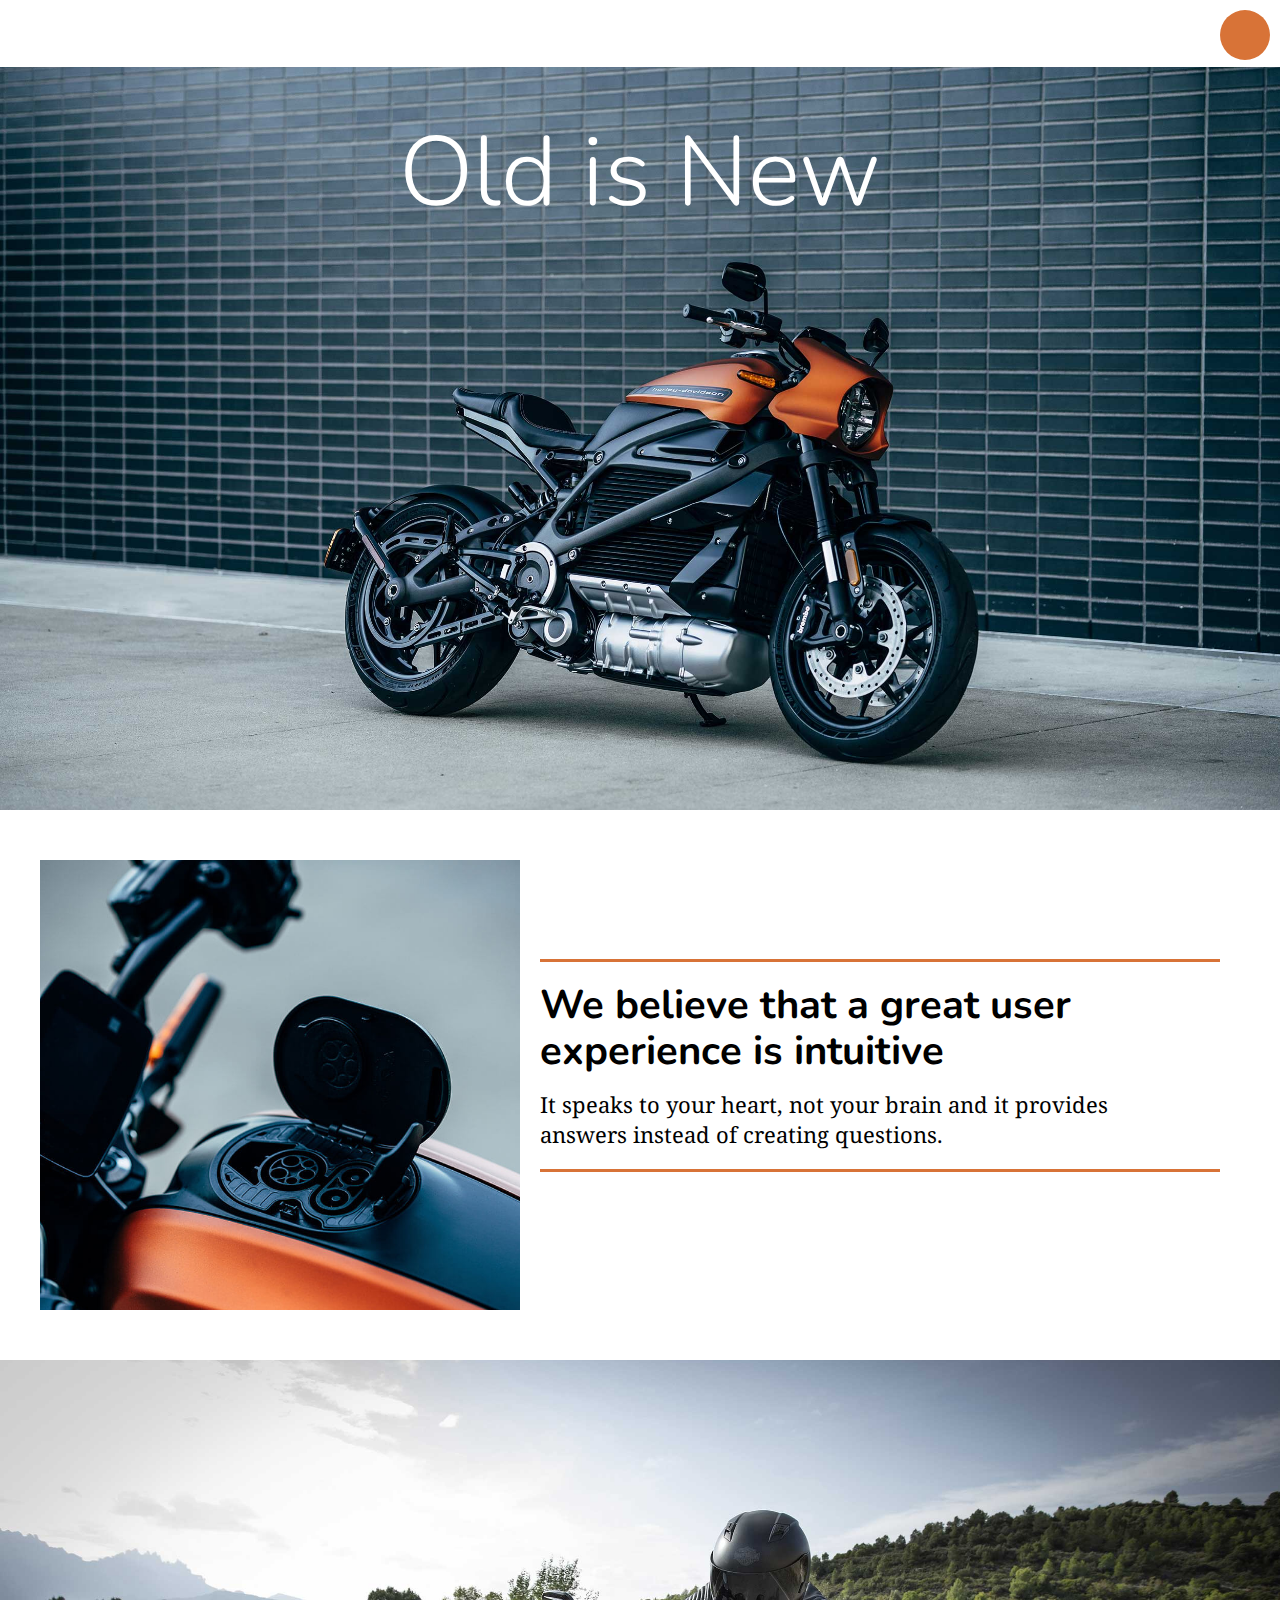
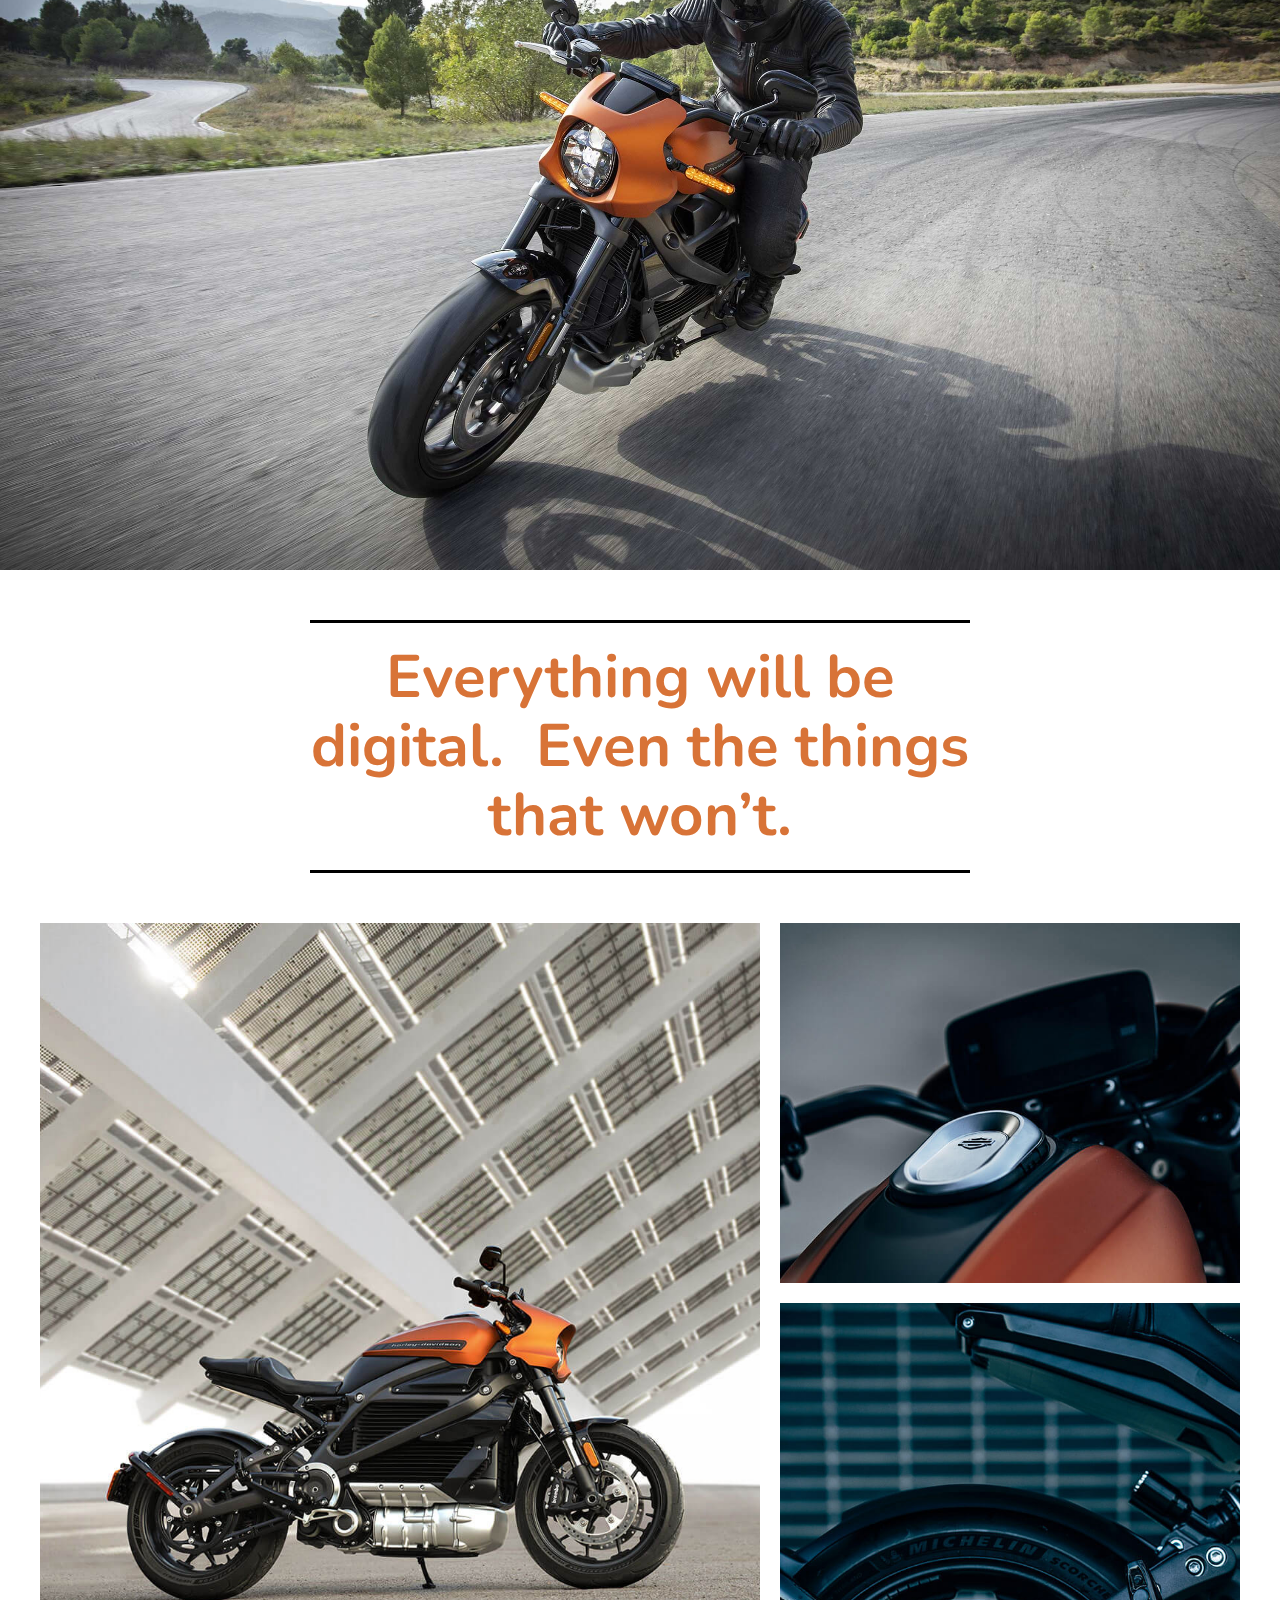
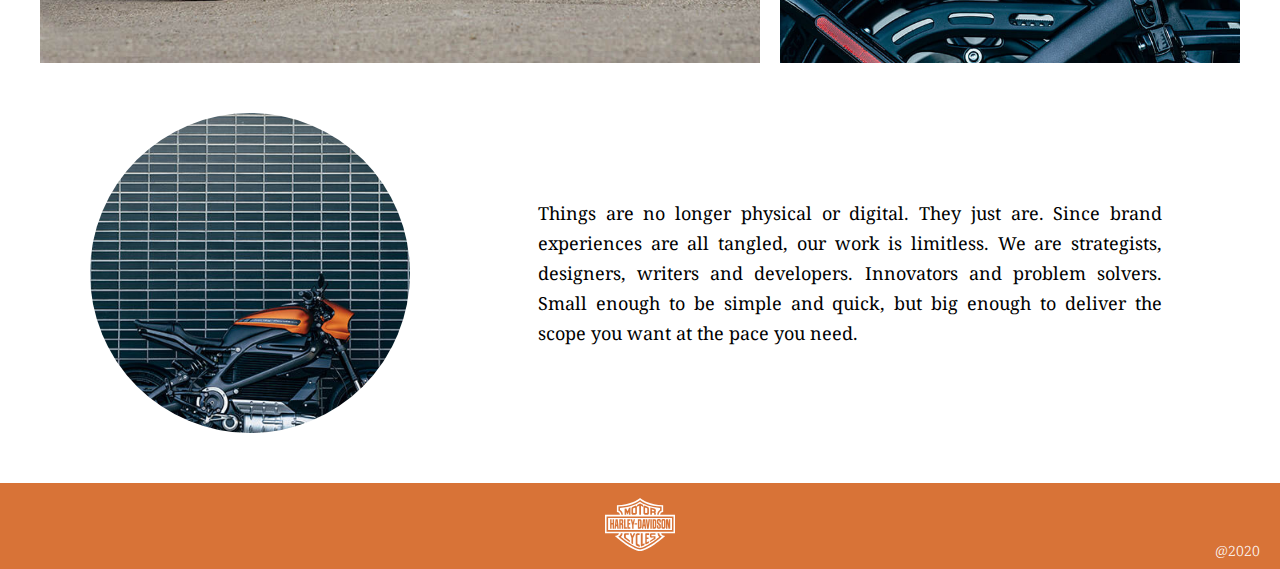
==== commit 276878d4: "created cricle background" ====
--- a/deploy/index.html
+++ b/deploy/index.html
@@ -35,79 +35,70 @@
         </div>
     </header>
     
-    <nav>
-            <ul>
-                <li><a href="#">About</a></li>
-                <li><a href="#">Portfolio</a></li>
-                <li><a href="#">gallery</a></li>
-                <li><a href="#">Contact</a></li>
-            </ul>
-        </nav>
-        
 
-    <main>
-        <section id="hero">
-            <div>
-                <h1>Old is New</h1>
-            </div>
-        </section>
-        
+    <div id="nav-bg"></div>
+    
 
-        <section id="believe" class="section-content">
-            <div>
-                <section>
-                    <div>
-                        <article>
-                            <h1>We believe that a great user experience is intuitive</h1>
-                            <p>It speaks to your heart, not your brain and it provides answers instead of creating questions.</p>
-                        </article>
-                    </div>
-                </section>
-        
-                <aside></aside>
-            </div>
-        </section>
-        
+    <section id="hero">
+        <div>
+            <h1>Old is New</h1>
+        </div>
+    </section>
+    
 
-        <section id="hero-2"></section>
-        
+    <section id="believe" class="section-content">
+        <div>
+            <section>
+                <div>
+                    <article>
+                        <h1>We believe that a great user experience is intuitive</h1>
+                        <p>It speaks to your heart, not your brain and it provides answers instead of creating questions.</p>
+                    </article>
+                </div>
+            </section>
+    
+            <aside></aside>
+        </div>
+    </section>
+    
 
-        <section id="everything" class="section-content">
-            <div>
-                <h1>Everything will be digital.  +    <section id="hero-2"></section>
+    
+
+    <section id="everything" class="section-content">
+        <div>
+            <h1>Everything will be digital.   Even the things that won’t.</h1>
-            </div>
-        </section>
-        
+        </div>
+    </section>
+    
 
-        <section id="gallery">
-            <ul>
-                <li></li>
-                <li></li>
-                <li></li>
-            </ul>
-        </section>
-        
+    <section id="gallery">
+        <ul>
+            <li></li>
+            <li></li>
+            <li></li>
+        </ul>
+    </section>
+    
 
-        <section id="circle" class="section-content">
-            <div>
-                <aside><div></div></aside>
-                <article>
-                    <div>
-                        <p>Things are no longer physical or digital. They just are. Since brand experiences are all tangled, our work is limitless. We are strategists, designers, writers and developers. Innovators and problem solvers. Small enough to be simple and quick, but big enough to deliver the scope you want at the pace you need.</p>
-                    </div>
-                </article>
-            </div>
-        </section>
-        
+    <section id="circle" class="section-content">
+        <div>
+            <aside><div></div></aside>
+            <article>
+                <div>
+                    <p>Things are no longer physical or digital. They just are. Since brand experiences are all tangled, our work is limitless. We are strategists, designers, writers and developers. Innovators and problem solvers. Small enough to be simple and quick, but big enough to deliver the scope you want at the pace you need.</p>
+                </div>
+            </article>
+        </div>
+    </section>
+    
 
-        <footer>
-            <img src="img/footer/logo.svg" alt="Harley Davidson logo">
-            <h4>@2020</h4>
-        </footer>
-        
-    </main>
-
+    <footer>
+        <img src="img/footer/logo.svg" alt="Harley Davidson logo">
+        <h4>@2020</h4>
+    </footer>
+    
 
     <!-- jQuery -->
     <script src="https://ajax.googleapis.com/ajax/libs/jquery/3.4.1/jquery.min.js"></script>
--- a/deploy/css/styles.css
+++ b/deploy/css/styles.css
@@ -311,9 +311,6 @@
 /* =============
     Base
 ============= */
-main {
-  position: relative; }
-
 figure {
   margin: 0;
   padding: 0; }
@@ -370,34 +367,18 @@
 /* =============
     Navigation
 ============= */
-nav {
+/* =============
+    Nav Background
+============= */
+#nav-bg {
   position: fixed;
-  top: 0;
-  right: 0;
-  z-index: 15;
-  width: 80vw;
-  height: 100vh;
-  background-color: #fff; }
-  @media (min-width: 768px) {
-    nav {
-      width: 50vw; } }
-  @media (min-width: 992px) {
-    nav {
-      width: 40vw; } }
-  @media (min-width: 1200px) {
-    nav {
-      width: 30vw; } }
-  nav ul {
-    padding: 100px 0 0 20px; }
-    nav ul li {
-      margin-bottom: 20px; }
-      nav ul li a:link, nav ul li a:visited {
-        color: #000;
-        text-decoration: none;
-        transition: 0.25s;
-        font-size: 2.5rem; }
-      nav ul li a:hover, nav ul li a:active {
-        color: #D87337; }
+  height: 50px;
+  width: 50px;
+  border-radius: 100px;
+  background-color: #D87337;
+  z-index: 25;
+  top: 10px;
+  right: 10px; }
 
 /* =============
     Header
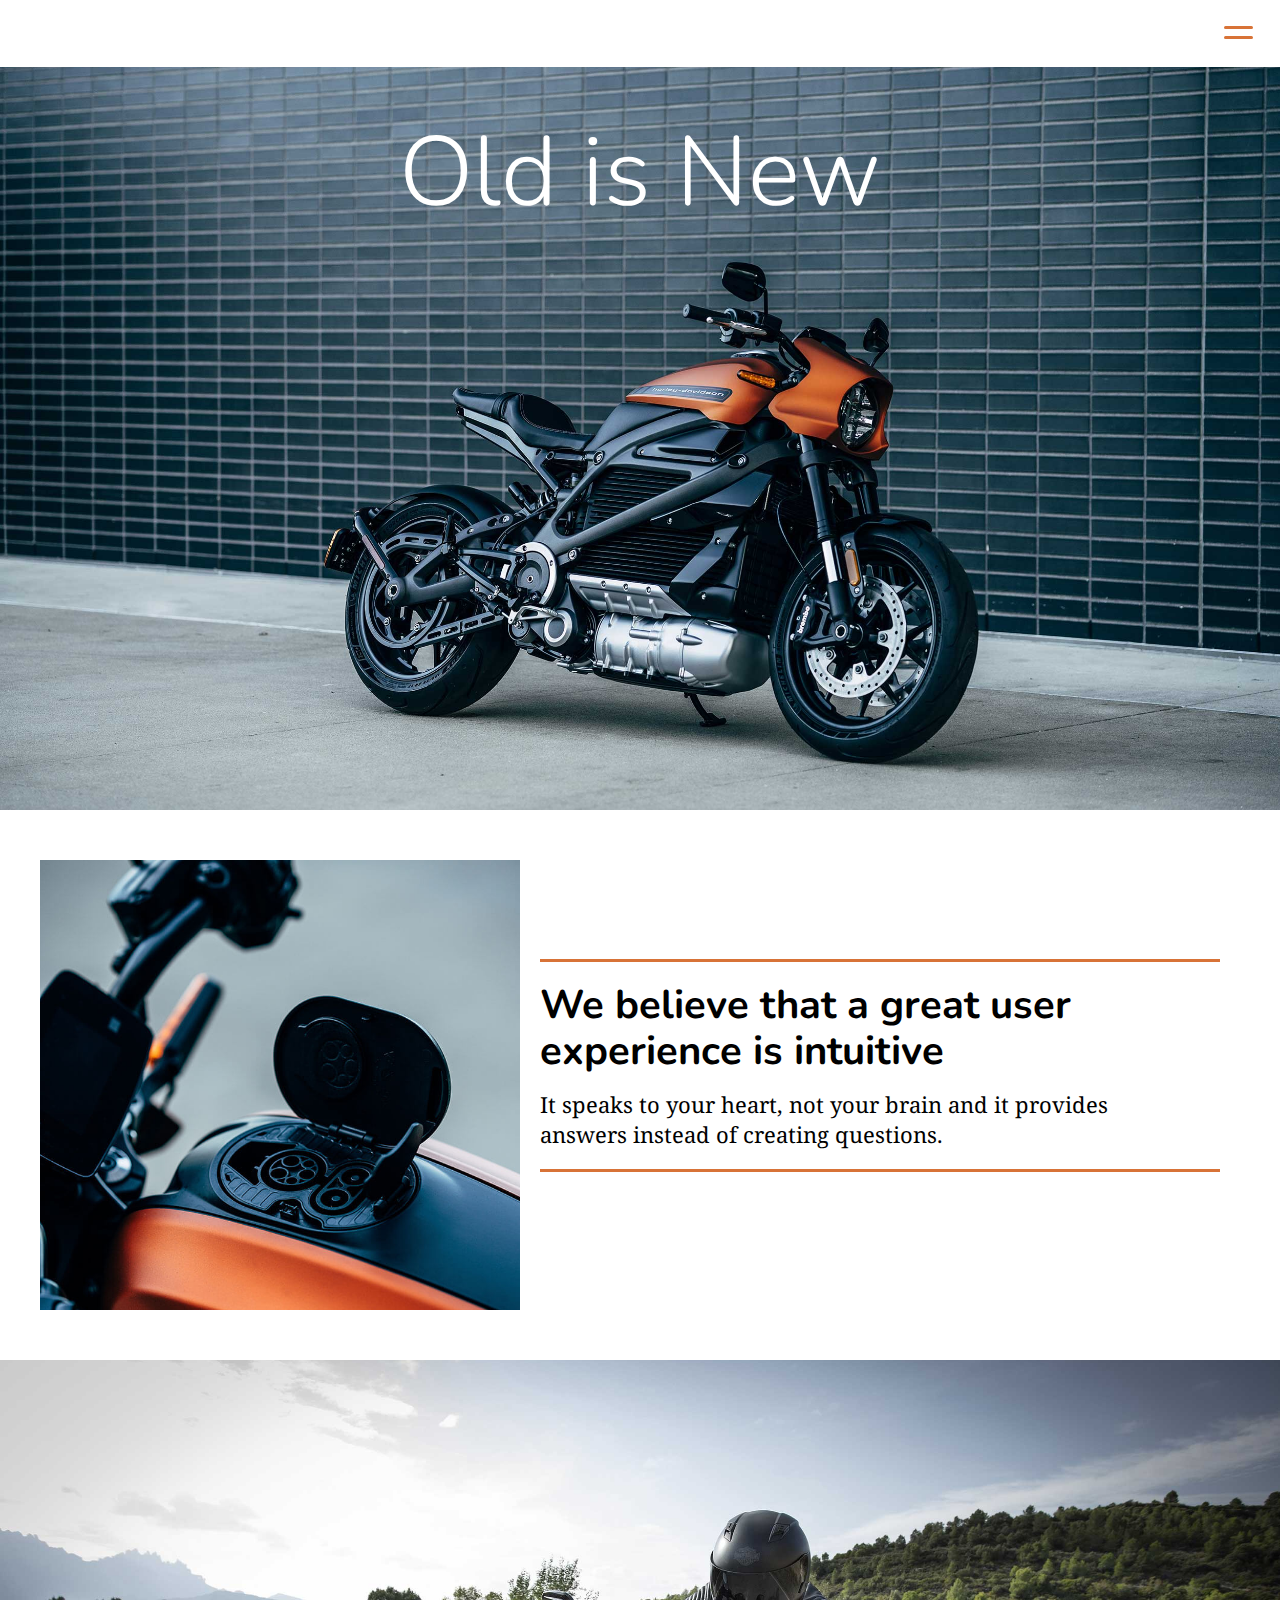
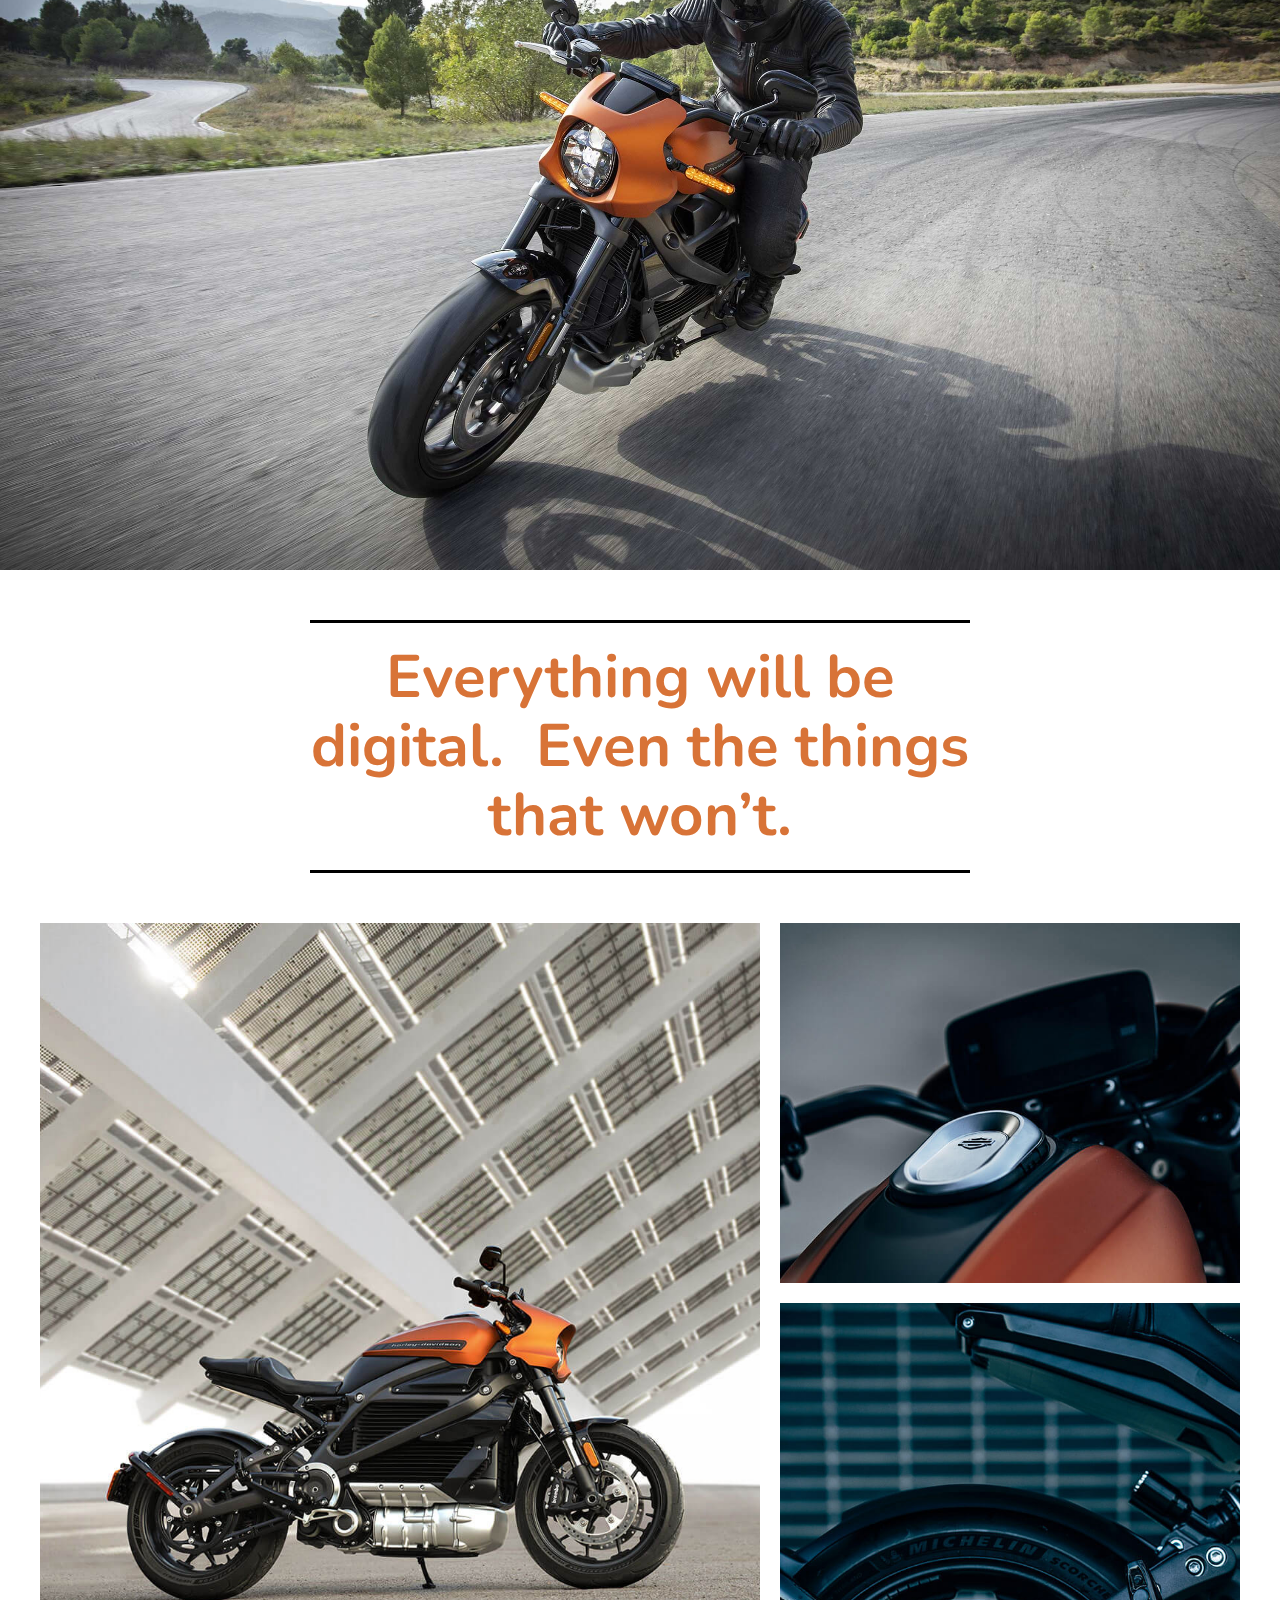
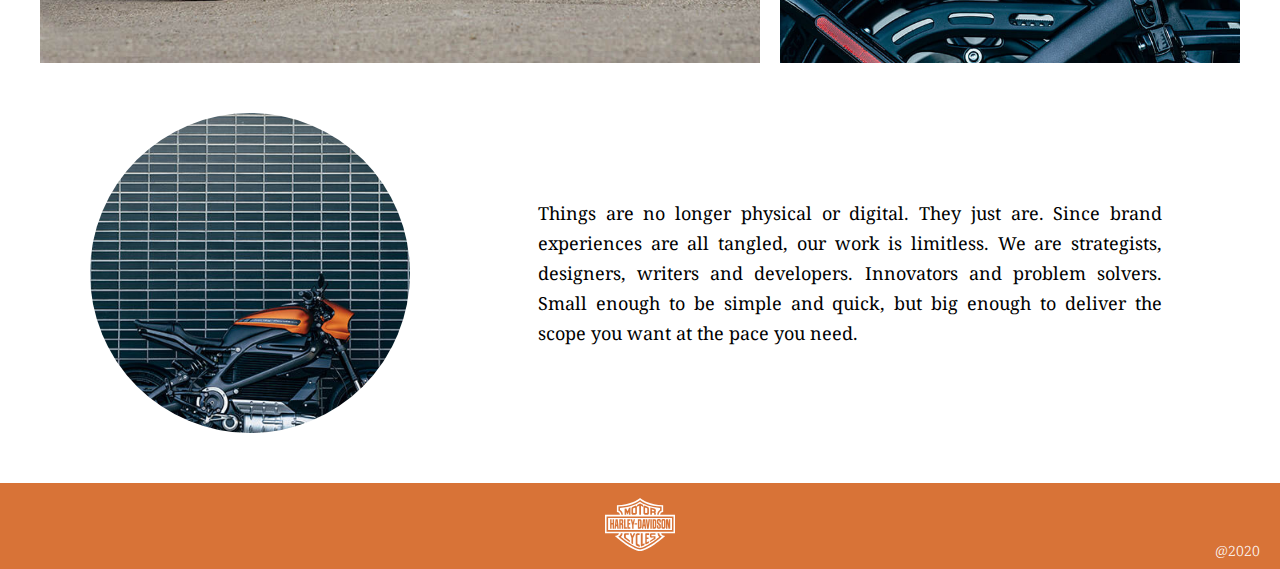
==== commit 8672ca21: "completed circle nav take over" ====
--- a/deploy/index.html
+++ b/deploy/index.html
@@ -34,6 +34,16 @@
             </section>
         </div>
     </header>
+    
+
+    <nav>
+        <ul>
+            <li><a href="#">About</a></li>
+            <li><a href="#">Portfolio</a></li>
+            <li><a href="#">gallery</a></li>
+            <li><a href="#">Contact</a></li>
+        </ul>
+    </nav>
     
 
     <div id="nav-bg"></div>
--- a/deploy/css/styles.css
+++ b/deploy/css/styles.css
@@ -367,6 +367,23 @@
 /* =============
     Navigation
 ============= */
+nav {
+  position: fixed;
+  width: 100vw;
+  height: 100vh;
+  display: flex;
+  justify-content: center;
+  align-items: center;
+  z-index: 17; }
+  nav ul li {
+    text-align: center;
+    margin-bottom: 30px; }
+    nav ul li a:link,
+    nav ul li a:visited {
+      text-decoration: none;
+      color: #fff;
+      font-size: 2.5rem; }
+
 /* =============
     Nav Background
 ============= */
@@ -376,7 +393,7 @@
   width: 50px;
   border-radius: 100px;
   background-color: #D87337;
-  z-index: 25;
+  z-index: 15;
   top: 10px;
   right: 10px; }
 
